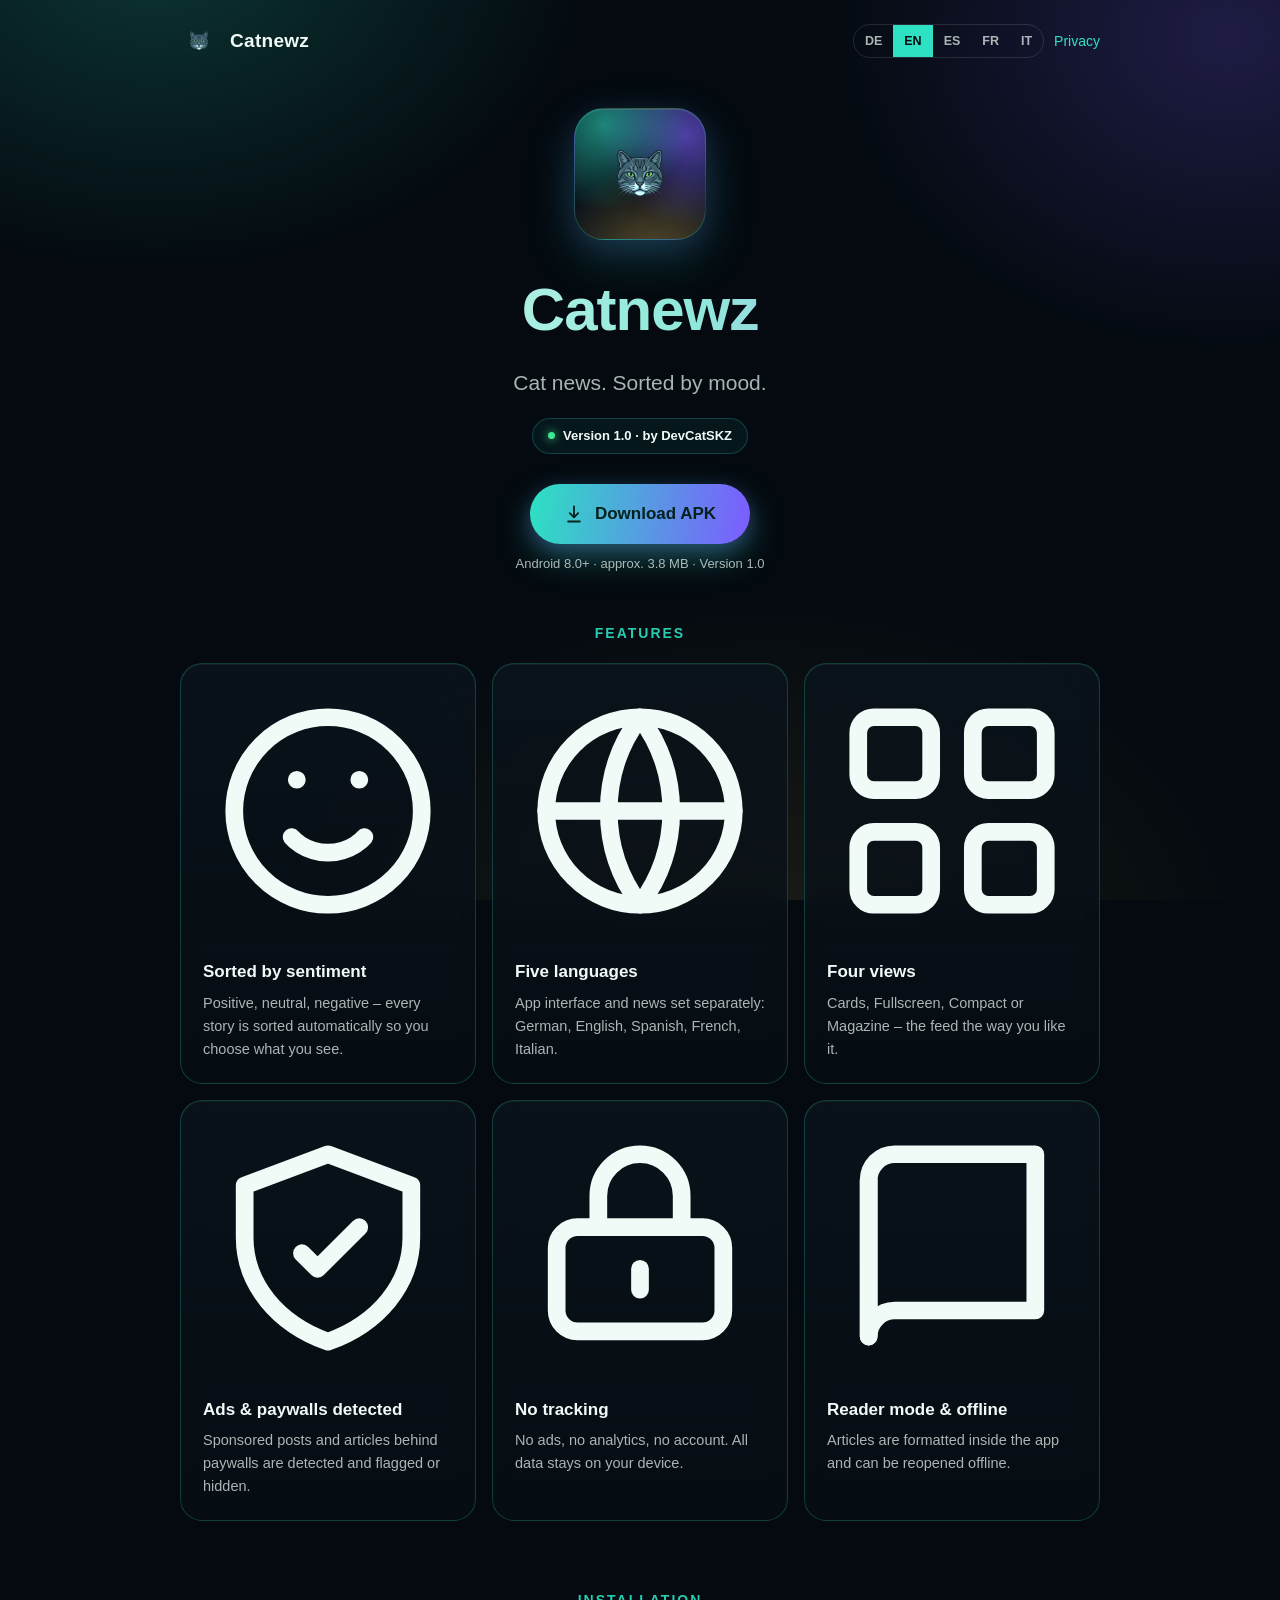
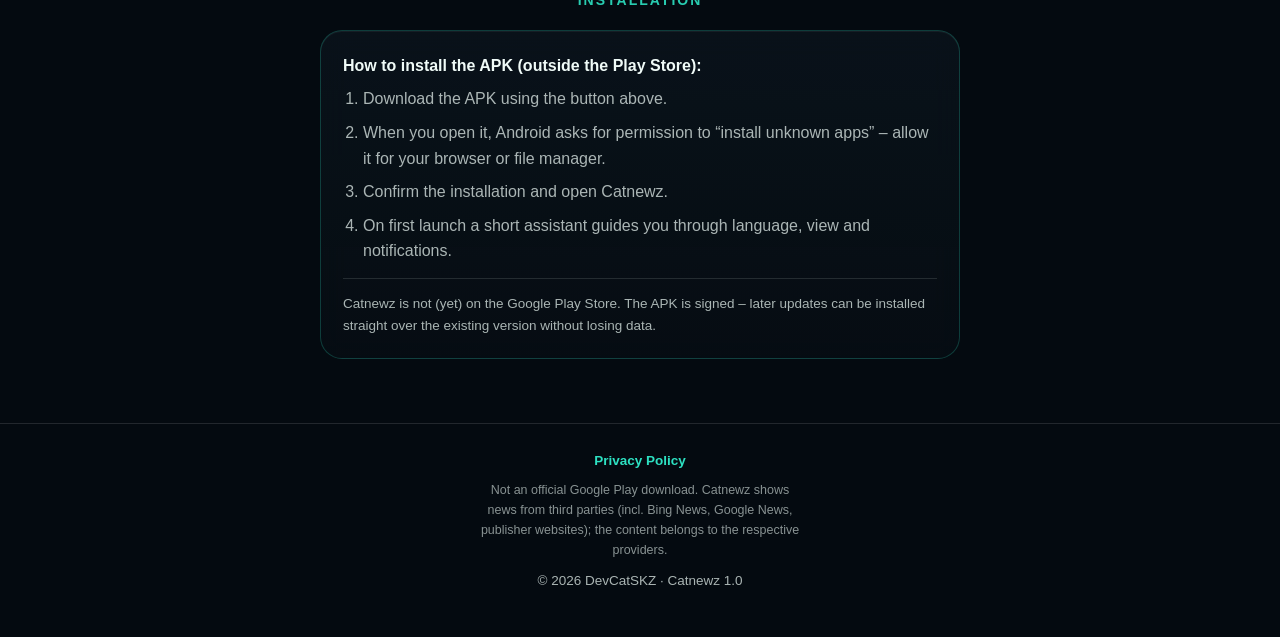
==== index.html @ 1b4dda44 "Vorschaubild (og:image) quadratisch (1200x1200), zentriert Messenger zeigen die Link-Vorschau oft al" ====
<!doctype html>
<html lang="de" data-lang="de">
<head>
<meta charset="utf-8">
<meta name="viewport" content="width=device-width, initial-scale=1">
<title>Catnewz – Katzen-Nachrichten, positiv sortiert</title>
<meta name="description" content="Catnewz: Katzen-Nachrichten, automatisch nach Stimmung sortiert. Fünf Sprachen, vier Ansichten, kein Tracking. APK-Download.">
<meta name="theme-color" content="#040A10">
<link rel="icon" href="assets/cat.png">
<meta property="og:url" content="https://devcatskz.github.io/Catnewz/">
<meta property="og:title" content="Catnewz – Katzen-Nachrichten, positiv sortiert">
<meta property="og:description" content="Automatisch nach Stimmung sortiert · 5 Sprachen · 4 Ansichten · kein Tracking.">
<meta property="og:image" content="https://devcatskz.github.io/Catnewz/assets/og.png">
<meta property="og:image:width" content="1200">
<meta property="og:image:height" content="1200">
<meta property="og:type" content="website">
<meta name="twitter:card" content="summary_large_image">
<meta name="twitter:image" content="https://devcatskz.github.io/Catnewz/assets/og.png">
<link rel="stylesheet" href="assets/style.css">
<script type="application/json" id="tr">
{
 "de":{
  "nav_privacy":"Datenschutz",
  "tagline":"Katzen-Nachrichten. Positiv sortiert.",
  "verchip":"Version 1.0 · by DevCatSKZ",
  "download":"APK herunterladen",
  "dl_meta":"Android 8.0+ · ca. 3,8 MB · Version 1.0",
  "features_title":"Funktionen",
  "f1_t":"Nach Stimmung sortiert","f1_d":"Positiv, neutral, negativ – jede Meldung wird automatisch einsortiert, damit du selbst wählst, was du siehst.",
  "f2_t":"Fünf Sprachen","f2_d":"App-Oberfläche und Nachrichten getrennt einstellbar: Deutsch, English, Español, Français, Italiano.",
  "f3_t":"Vier Ansichten","f3_d":"Karten, Vollbild, Kompakt oder Magazin – der Feed so, wie du ihn magst.",
  "f4_t":"Werbung & Paywall erkannt","f4_d":"Gesponserte Beiträge und Artikel hinter Bezahlschranken werden erkannt und markiert oder ausgeblendet.",
  "f5_t":"Kein Tracking","f5_d":"Keine Werbung, keine Analyse, kein Konto. Alle Daten bleiben auf deinem Gerät.",
  "f6_t":"Lesemodus & Offline","f6_d":"Artikel werden in der App aufbereitet und lassen sich offline erneut öffnen.",
  "install_title":"Installation",
  "install_lead":"So installierst du die APK (außerhalb des Play Store):",
  "step1":"APK über den Button oben herunterladen.",
  "step2":"Beim Öffnen fragt Android nach der Erlaubnis „Unbekannte Apps installieren“ – für den Browser bzw. Dateimanager erlauben.",
  "step3":"Installation bestätigen und Catnewz öffnen.",
  "step4":"Beim ersten Start führt dich ein kurzer Assistent durch Sprache, Ansicht und Benachrichtigungen.",
  "install_note":"Catnewz ist (noch) nicht im Google Play Store. Die APK ist signiert – spätere Updates lassen sich direkt über die installierte Version installieren, ohne Datenverlust.",
  "foot_privacy":"Datenschutzerklärung",
  "foot_disc":"Kein offizieller Google-Play-Download. Catnewz zeigt Nachrichten von Drittanbietern (u. a. Bing News, Google News, Verlags-Websites); die Inhalte gehören den jeweiligen Anbietern."
 },
 "en":{
  "nav_privacy":"Privacy",
  "tagline":"Cat news. Sorted by mood.",
  "verchip":"Version 1.0 · by DevCatSKZ",
  "download":"Download APK",
  "dl_meta":"Android 8.0+ · approx. 3.8 MB · Version 1.0",
  "features_title":"Features",
  "f1_t":"Sorted by sentiment","f1_d":"Positive, neutral, negative – every story is sorted automatically so you choose what you see.",
  "f2_t":"Five languages","f2_d":"App interface and news set separately: German, English, Spanish, French, Italian.",
  "f3_t":"Four views","f3_d":"Cards, Fullscreen, Compact or Magazine – the feed the way you like it.",
  "f4_t":"Ads & paywalls detected","f4_d":"Sponsored posts and articles behind paywalls are detected and flagged or hidden.",
  "f5_t":"No tracking","f5_d":"No ads, no analytics, no account. All data stays on your device.",
  "f6_t":"Reader mode & offline","f6_d":"Articles are formatted inside the app and can be reopened offline.",
  "install_title":"Installation",
  "install_lead":"How to install the APK (outside the Play Store):",
  "step1":"Download the APK using the button above.",
  "step2":"When you open it, Android asks for permission to “install unknown apps” – allow it for your browser or file manager.",
  "step3":"Confirm the installation and open Catnewz.",
  "step4":"On first launch a short assistant guides you through language, view and notifications.",
  "install_note":"Catnewz is not (yet) on the Google Play Store. The APK is signed – later updates can be installed straight over the existing version without losing data.",
  "foot_privacy":"Privacy Policy",
  "foot_disc":"Not an official Google Play download. Catnewz shows news from third parties (incl. Bing News, Google News, publisher websites); the content belongs to the respective providers."
 },
 "es":{
  "nav_privacy":"Privacidad",
  "tagline":"Noticias de gatos. Ordenadas por ánimo.",
  "verchip":"Versión 1.0 · by DevCatSKZ",
  "download":"Descargar APK",
  "dl_meta":"Android 8.0+ · aprox. 3,8 MB · Versión 1.0",
  "features_title":"Funciones",
  "f1_t":"Ordenadas por sentimiento","f1_d":"Positivas, neutras, negativas: cada noticia se clasifica automáticamente para que tú elijas qué ves.",
  "f2_t":"Cinco idiomas","f2_d":"Interfaz y noticias configurables por separado: alemán, inglés, español, francés e italiano.",
  "f3_t":"Cuatro vistas","f3_d":"Tarjetas, Pantalla completa, Compacta o Revista: el feed como más te guste.",
  "f4_t":"Publicidad y muros de pago detectados","f4_d":"Los contenidos patrocinados y los artículos tras un muro de pago se detectan y se marcan u ocultan.",
  "f5_t":"Sin rastreo","f5_d":"Sin publicidad, sin analítica, sin cuenta. Todos los datos permanecen en tu dispositivo.",
  "f6_t":"Modo lectura y sin conexión","f6_d":"Los artículos se preparan dentro de la app y pueden volver a abrirse sin conexión.",
  "install_title":"Instalación",
  "install_lead":"Cómo instalar el APK (fuera de Play Store):",
  "step1":"Descarga el APK con el botón de arriba.",
  "step2":"Al abrirlo, Android pedirá permiso para «instalar aplicaciones desconocidas»: concédelo al navegador o al gestor de archivos.",
  "step3":"Confirma la instalación y abre Catnewz.",
  "step4":"En el primer inicio, un breve asistente te guía por idioma, vista y notificaciones.",
  "install_note":"Catnewz (todavía) no está en Google Play Store. El APK está firmado: las actualizaciones posteriores pueden instalarse sobre la versión existente sin perder datos.",
  "foot_privacy":"Política de privacidad",
  "foot_disc":"No es una descarga oficial de Google Play. Catnewz muestra noticias de terceros (incl. Bing News, Google News, sitios de editores); el contenido pertenece a sus respectivos proveedores."
 },
 "fr":{
  "nav_privacy":"Confidentialité",
  "tagline":"Des news de chats. Triées par humeur.",
  "verchip":"Version 1.0 · by DevCatSKZ",
  "download":"Télécharger l’APK",
  "dl_meta":"Android 8.0+ · env. 3,8 Mo · Version 1.0",
  "features_title":"Fonctions",
  "f1_t":"Triées par sentiment","f1_d":"Positives, neutres, négatives : chaque actualité est classée automatiquement pour que vous choisissiez ce que vous voyez.",
  "f2_t":"Cinq langues","f2_d":"Interface et actualités réglables séparément : allemand, anglais, espagnol, français, italien.",
  "f3_t":"Quatre affichages","f3_d":"Cartes, Plein écran, Compact ou Magazine : le fil comme vous l’aimez.",
  "f4_t":"Pubs et paywalls détectés","f4_d":"Les contenus sponsorisés et les articles derrière un paywall sont détectés puis signalés ou masqués.",
  "f5_t":"Aucun pistage","f5_d":"Pas de publicité, pas d’analyse, pas de compte. Toutes les données restent sur votre appareil.",
  "f6_t":"Mode lecture & hors ligne","f6_d":"Les articles sont mis en forme dans l’app et peuvent être rouverts hors ligne.",
  "install_title":"Installation",
  "install_lead":"Comment installer l’APK (hors Play Store) :",
  "step1":"Téléchargez l’APK via le bouton ci-dessus.",
  "step2":"À l’ouverture, Android demande l’autorisation d’« installer des applications inconnues » : accordez-la à votre navigateur ou gestionnaire de fichiers.",
  "step3":"Confirmez l’installation et ouvrez Catnewz.",
  "step4":"Au premier lancement, un court assistant vous guide pour la langue, l’affichage et les notifications.",
  "install_note":"Catnewz n’est pas (encore) sur le Google Play Store. L’APK est signé : les mises à jour ultérieures s’installent par-dessus la version existante sans perte de données.",
  "foot_privacy":"Politique de confidentialité",
  "foot_disc":"Ce n’est pas un téléchargement officiel Google Play. Catnewz affiche des actualités de tiers (dont Bing News, Google News, sites d’éditeurs) ; le contenu appartient à leurs fournisseurs respectifs."
 },
 "it":{
  "nav_privacy":"Privacy",
  "tagline":"Notizie di gatti. Ordinate per umore.",
  "verchip":"Versione 1.0 · by DevCatSKZ",
  "download":"Scarica l’APK",
  "dl_meta":"Android 8.0+ · circa 3,8 MB · Versione 1.0",
  "features_title":"Funzioni",
  "f1_t":"Ordinate per sentiment","f1_d":"Positive, neutre, negative: ogni notizia viene classificata automaticamente, così scegli tu cosa vedere.",
  "f2_t":"Cinque lingue","f2_d":"Interfaccia e notizie impostabili separatamente: tedesco, inglese, spagnolo, francese, italiano.",
  "f3_t":"Quattro viste","f3_d":"Schede, Schermo intero, Compatta o Rivista: il feed come piace a te.",
  "f4_t":"Pubblicità e paywall riconosciuti","f4_d":"I contenuti sponsorizzati e gli articoli dietro paywall vengono riconosciuti e segnalati o nascosti.",
  "f5_t":"Nessun tracciamento","f5_d":"Niente pubblicità, niente analisi, nessun account. Tutti i dati restano sul tuo dispositivo.",
  "f6_t":"Modalità lettura e offline","f6_d":"Gli articoli vengono formattati nell’app e possono essere riaperti offline.",
  "install_title":"Installazione",
  "install_lead":"Come installare l’APK (fuori dal Play Store):",
  "step1":"Scarica l’APK con il pulsante qui sopra.",
  "step2":"All’apertura, Android chiede l’autorizzazione a «installare app sconosciute»: concedila al browser o al file manager.",
  "step3":"Conferma l’installazione e apri Catnewz.",
  "step4":"Al primo avvio una breve procedura ti guida tra lingua, vista e notifiche.",
  "install_note":"Catnewz non è (ancora) sul Google Play Store. L’APK è firmato: gli aggiornamenti successivi si installano sopra la versione esistente senza perdere i dati.",
  "foot_privacy":"Informativa sulla privacy",
  "foot_disc":"Non è un download ufficiale di Google Play. Catnewz mostra notizie di terzi (tra cui Bing News, Google News, siti editoriali); i contenuti appartengono ai rispettivi fornitori."
 }
}
</script>
<script>window.TR = JSON.parse(document.getElementById("tr").textContent);</script>
</head>
<body>
<div class="wrap">
  <header class="topbar">
    <div class="brand"><img class="mark" src="assets/cat.png" alt=""> Catnewz</div>
    <nav class="nav">
      <div class="langswitch" role="group" aria-label="Sprache / Language">
        <button data-set-lang="de">DE</button><button data-set-lang="en">EN</button><button data-set-lang="es">ES</button><button data-set-lang="fr">FR</button><button data-set-lang="it">IT</button>
      </div>
      <a href="privacy.html" data-i18n="nav_privacy">Datenschutz</a>
    </nav>
  </header>

  <section class="hero">
    <div class="appicon" style="margin:0 auto"><img src="assets/cat.png" alt="Catnewz"></div>
    <h1>Catnewz</h1>
    <p class="tagline" data-i18n="tagline">Katzen-Nachrichten. Positiv sortiert.</p>
    <div><span class="verchip"><span class="dot"></span><span data-i18n="verchip">Version 1.0 · by DevCatSKZ</span></span></div>
    <div class="cta-row">
      <a class="btn" href="catnewz-1.0.apk" download>
        <svg viewBox="0 0 24 24" fill="none" stroke="currentColor" stroke-width="2.2" stroke-linecap="round" stroke-linejoin="round"><path d="M12 3v12"/><path d="m7 11 5 5 5-5"/><path d="M5 21h14"/></svg>
        <span data-i18n="download">APK herunterladen</span>
      </a>
      <span class="dl-meta" data-i18n="dl_meta">Android 8.0+ · ca. 3,8 MB · Version 1.0</span>
    </div>
  </section>

  <section>
    <div class="section-title" data-i18n="features_title">Funktionen</div>
    <div class="features">
      <div class="card feature">
        <span class="ic"><svg viewBox="0 0 24 24" fill="none" stroke="currentColor" stroke-width="1.7" stroke-linecap="round" stroke-linejoin="round"><circle cx="12" cy="12" r="9"/><path d="M8.5 14.5s1.2 1.5 3.5 1.5 3.5-1.5 3.5-1.5"/><path d="M9 9h.01M15 9h.01"/></svg></span>
        <h3 data-i18n="f1_t">Nach Stimmung sortiert</h3>
        <p data-i18n="f1_d"></p>
      </div>
      <div class="card feature">
        <span class="ic"><svg viewBox="0 0 24 24" fill="none" stroke="currentColor" stroke-width="1.7" stroke-linecap="round" stroke-linejoin="round"><circle cx="12" cy="12" r="9"/><path d="M3 12h18"/><path d="M12 3a15 15 0 0 1 0 18 15 15 0 0 1 0-18Z"/></svg></span>
        <h3 data-i18n="f2_t">Fünf Sprachen</h3>
        <p data-i18n="f2_d"></p>
      </div>
      <div class="card feature">
        <span class="ic"><svg viewBox="0 0 24 24" fill="none" stroke="currentColor" stroke-width="1.7" stroke-linecap="round" stroke-linejoin="round"><rect x="3" y="3" width="7" height="7" rx="1.5"/><rect x="14" y="3" width="7" height="7" rx="1.5"/><rect x="3" y="14" width="7" height="7" rx="1.5"/><rect x="14" y="14" width="7" height="7" rx="1.5"/></svg></span>
        <h3 data-i18n="f3_t">Vier Ansichten</h3>
        <p data-i18n="f3_d"></p>
      </div>
      <div class="card feature">
        <span class="ic"><svg viewBox="0 0 24 24" fill="none" stroke="currentColor" stroke-width="1.7" stroke-linecap="round" stroke-linejoin="round"><path d="M12 3 4 6v5c0 4.5 3.2 8.3 8 10 4.8-1.7 8-5.5 8-10V6l-8-3Z"/><path d="M9.5 12.5 11 14l4-4"/></svg></span>
        <h3 data-i18n="f4_t">Werbung & Paywall erkannt</h3>
        <p data-i18n="f4_d"></p>
      </div>
      <div class="card feature">
        <span class="ic"><svg viewBox="0 0 24 24" fill="none" stroke="currentColor" stroke-width="1.7" stroke-linecap="round" stroke-linejoin="round"><rect x="4" y="10" width="16" height="10" rx="2"/><path d="M8 10V7a4 4 0 0 1 8 0v3"/><path d="M12 14v2"/></svg></span>
        <h3 data-i18n="f5_t">Kein Tracking</h3>
        <p data-i18n="f5_d"></p>
      </div>
      <div class="card feature">
        <span class="ic"><svg viewBox="0 0 24 24" fill="none" stroke="currentColor" stroke-width="1.7" stroke-linecap="round" stroke-linejoin="round"><path d="M4 5.5A2.5 2.5 0 0 1 6.5 3H20v15H6.5A2.5 2.5 0 0 0 4 20.5Z"/><path d="M4 5.5V20.5"/></svg></span>
        <h3 data-i18n="f6_t">Lesemodus & Offline</h3>
        <p data-i18n="f6_d"></p>
      </div>
    </div>
  </section>

  <section>
    <div class="section-title" data-i18n="install_title">Installation</div>
    <div class="card steps">
      <p class="lead" data-i18n="install_lead" style="font-weight:700;color:var(--text)">So installierst du die APK:</p>
      <ol>
        <li data-i18n="step1"></li>
        <li data-i18n="step2"></li>
        <li data-i18n="step3"></li>
        <li data-i18n="step4"></li>
      </ol>
      <p class="note" data-i18n="install_note"></p>
    </div>
  </section>
</div>

<footer>
  <div class="wrap">
    <a href="privacy.html" data-i18n="foot_privacy">Datenschutzerklärung</a>
    <p class="disc" data-i18n="foot_disc"></p>
    <p style="margin-top:10px">© 2026 DevCatSKZ · Catnewz 1.0</p>
  </div>
</footer>

<script src="assets/i18n.js"></script>
</body>
</html>
---- assets/style.css ----
/* Catnewz – Prisma (Holo-Glas) · by DevCatSKZ
   Palette gespiegelt aus der App (PrismaColors.kt) */
:root{
  --bg:#040A10;
  --surface:#0B141C;
  --accent:#2DE1C2;      /* Teal-Mint */
  --violet:#7C5CFF;      /* Elektro-Violett */
  --gold:#FFC24B;
  --success:#3EE68F;
  --error:#FF6B7A;
  --text:#F0FBF8;
  --muted:rgba(234,247,243,.72);
  --hairline:rgba(255,255,255,.12);
  --glass-border:rgba(48,230,200,.22);
  --glass-tint:rgba(62,230,208,.06);
  --radius:22px;
}

*{box-sizing:border-box;margin:0;padding:0}
html{scroll-behavior:smooth}
body{
  font-family:-apple-system,BlinkMacSystemFont,"Segoe UI",Roboto,Helvetica,Arial,sans-serif;
  color:var(--text);
  background:var(--bg);
  line-height:1.6;
  -webkit-font-smoothing:antialiased;
  min-height:100vh;
  overflow-x:hidden;
  position:relative;
}
/* Aurora-Hintergrund */
body::before{
  content:"";
  position:fixed;inset:0;z-index:-1;
  background:
    radial-gradient(46rem 34rem at 12% -6%, rgba(45,225,194,.20), transparent 60%),
    radial-gradient(40rem 32rem at 96% 4%, rgba(124,92,255,.22), transparent 62%),
    radial-gradient(52rem 40rem at 60% 108%, rgba(255,194,75,.10), transparent 60%),
    var(--bg);
}

/* Sprach-Umschaltung (Text wird per i18n-Skript gesetzt) */

a{color:var(--accent);text-decoration:none}
a:hover{text-decoration:underline}

.wrap{max-width:960px;margin:0 auto;padding:0 20px}

/* Kopfzeile */
.topbar{
  display:flex;align-items:center;justify-content:space-between;gap:16px;
  padding:22px 0;
}
.brand{display:flex;align-items:center;gap:12px;font-weight:800;font-size:19px;letter-spacing:.3px}
.brand .mark{width:38px;height:38px;border-radius:11px;flex:0 0 auto}
.nav{display:flex;align-items:center;gap:10px;font-size:14px}
.langswitch{display:inline-flex;flex-wrap:wrap;border:1px solid var(--hairline);border-radius:999px;overflow:hidden}
.langswitch button{
  background:transparent;border:0;color:var(--muted);
  font:inherit;font-size:12.5px;font-weight:700;padding:6px 11px;cursor:pointer;
  transition:background .12s ease,color .12s ease;
}
.langswitch button:hover{color:var(--text)}
.langswitch button.active{color:var(--bg);background:var(--accent)}

/* Datenschutz: pro Sprache ein Block, nur der aktive ist sichtbar */
[data-lang-block]{display:none}
html[data-lang="de"] [data-lang-block="de"],
html[data-lang="en"] [data-lang-block="en"],
html[data-lang="es"] [data-lang-block="es"],
html[data-lang="fr"] [data-lang-block="fr"],
html[data-lang="it"] [data-lang-block="it"]{display:block}

/* Icon-Kachel (wie App-Launcher) */
.appicon{
  width:132px;height:132px;border-radius:30px;position:relative;
  background:
    radial-gradient(120% 120% at 22% 12%, rgba(45,225,194,.55), transparent 55%),
    radial-gradient(120% 120% at 86% 20%, rgba(124,92,255,.60), transparent 58%),
    radial-gradient(130% 130% at 60% 120%, rgba(255,194,75,.35), transparent 60%),
    #071019;
  border:1px solid var(--glass-border);
  box-shadow:0 18px 50px rgba(45,225,194,.18),0 8px 30px rgba(124,92,255,.18),
             inset 0 1px 0 rgba(255,255,255,.10);
  display:grid;place-items:center;
}
.appicon img{width:96px;height:96px;filter:drop-shadow(0 6px 14px rgba(0,0,0,.45))}

/* Hero */
.hero{text-align:center;padding:26px 0 8px}
.hero h1{font-size:clamp(38px,7vw,60px);font-weight:900;letter-spacing:-1px;margin:22px 0 8px;
  background:linear-gradient(96deg,#EAFBF6,#8FE9DA 55%,#B7A6FF);
  -webkit-background-clip:text;background-clip:text;-webkit-text-fill-color:transparent}
.hero .tagline{font-size:clamp(17px,3.4vw,21px);color:var(--muted);max-width:34ch;margin:0 auto}
.verchip{
  display:inline-flex;align-items:center;gap:8px;margin-top:18px;
  padding:7px 15px;border-radius:999px;font-size:13px;font-weight:700;color:var(--text);
  background:var(--glass-tint);border:1px solid var(--glass-border);
}
.verchip .dot{width:7px;height:7px;border-radius:50%;background:var(--success);
  box-shadow:0 0 10px var(--success)}

/* Buttons */
.cta-row{display:flex;flex-direction:column;align-items:center;gap:10px;margin:30px 0 6px}
.btn{
  display:inline-flex;align-items:center;justify-content:center;gap:11px;
  font:inherit;font-weight:800;font-size:17px;color:#04211C;
  padding:16px 34px;border-radius:999px;border:0;cursor:pointer;
  background:linear-gradient(96deg,var(--accent),var(--violet));
  box-shadow:0 14px 34px rgba(45,225,194,.30),0 6px 18px rgba(124,92,255,.28);
  transition:transform .15s ease,box-shadow .15s ease;
}
.btn:hover{transform:translateY(-2px);text-decoration:none;
  box-shadow:0 20px 44px rgba(45,225,194,.40),0 8px 22px rgba(124,92,255,.34)}
.btn svg{width:20px;height:20px}
.dl-meta{font-size:13px;color:var(--muted)}

/* Glas-Karten */
.card{
  background:linear-gradient(180deg,rgba(11,20,28,.82),rgba(7,14,20,.72));
  border:1px solid var(--glass-border);border-radius:var(--radius);
  padding:22px;backdrop-filter:blur(14px);-webkit-backdrop-filter:blur(14px);
  box-shadow:inset 0 1px 0 rgba(255,255,255,.05);
}
section{padding:34px 0}
.section-title{font-size:14px;font-weight:800;letter-spacing:2px;text-transform:uppercase;
  color:var(--accent);margin-bottom:18px;text-align:center;opacity:.9}

.features{display:grid;grid-template-columns:repeat(auto-fit,minmax(220px,1fr));gap:16px}
.feature .ic{font-size:26px;margin-bottom:10px;display:block}
.feature h3{font-size:17px;font-weight:800;margin-bottom:6px}
.feature p{font-size:14.5px;color:var(--muted)}

/* Installations-Karte */
.steps{max-width:640px;margin:0 auto}
.steps ol{margin:6px 0 0;padding-left:20px}
.steps li{margin:8px 0;color:var(--muted)}
.steps li b{color:var(--text)}
.note{font-size:13.5px;color:var(--muted);margin-top:14px;
  border-top:1px solid var(--hairline);padding-top:14px}

/* Datenschutz-Text */
.legal h2{font-size:20px;font-weight:800;margin:26px 0 8px;color:var(--text)}
.legal h1{font-size:clamp(28px,5vw,40px);font-weight:900;margin-bottom:6px}
.legal p,.legal li{color:var(--muted);font-size:15.5px}
.legal ul{margin:8px 0 8px 20px}
.legal .lead{font-size:17px;color:var(--text)}
.legal .updated{font-size:13px;color:var(--muted);margin-top:4px}
.backlink{display:inline-flex;align-items:center;gap:6px;font-weight:700;font-size:14px;margin-top:8px}

/* Fuß */
footer{border-top:1px solid var(--hairline);margin-top:30px;padding:26px 0 46px;
  text-align:center;color:var(--muted);font-size:13.5px}
footer a{font-weight:700}
footer .disc{margin-top:8px;opacity:.8;font-size:12.5px;max-width:46ch;margin-left:auto;margin-right:auto}

@media(max-width:520px){
  .topbar{flex-wrap:wrap}
  .btn{width:100%}
}
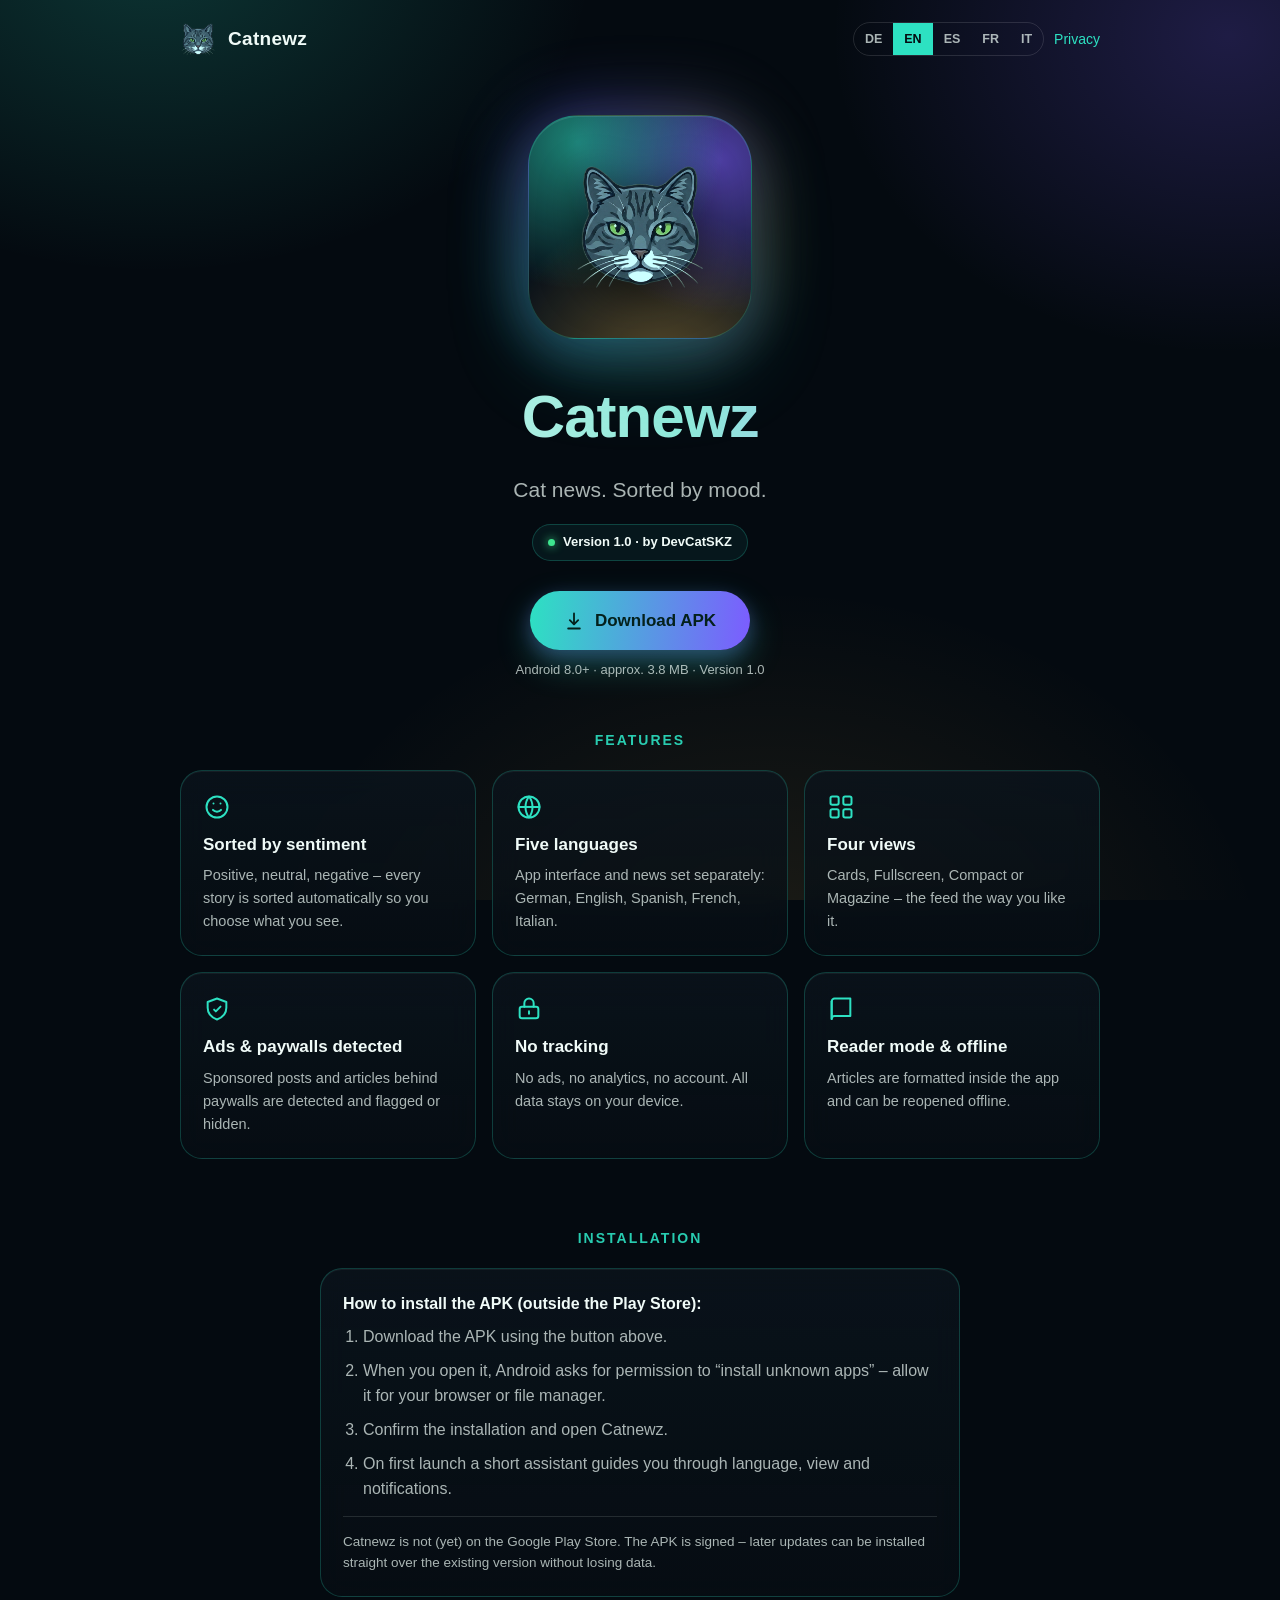
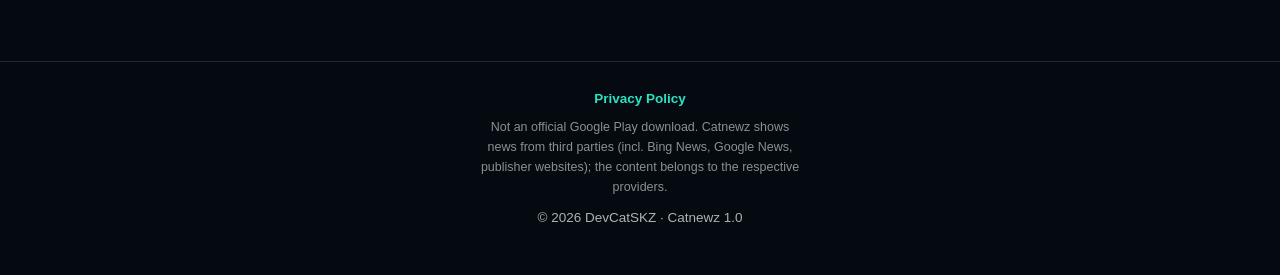
==== commit 79f7871e: "Landing-Page: App-Icon größer und schärfer dargestellt - Hero-Kachel responsiv 132px -> clamp(176px," ====
--- a/index.html
+++ b/index.html
@@ -6,7 +6,8 @@
 <title>Catnewz – Katzen-Nachrichten, positiv sortiert</title>
 <meta name="description" content="Catnewz: Katzen-Nachrichten, automatisch nach Stimmung sortiert. Fünf Sprachen, vier Ansichten, kein Tracking. APK-Download.">
 <meta name="theme-color" content="#040A10">
-<link rel="icon" href="assets/cat.png">
+<link rel="icon" type="image/png" href="assets/cat-hd.png">
+<link rel="apple-touch-icon" href="assets/cat.png">
 <meta property="og:url" content="https://devcatskz.github.io/Catnewz/">
 <meta property="og:title" content="Catnewz – Katzen-Nachrichten, positiv sortiert">
 <meta property="og:description" content="Automatisch nach Stimmung sortiert · 5 Sprachen · 4 Ansichten · kein Tracking.">
@@ -141,7 +142,7 @@
 <body>
 <div class="wrap">
   <header class="topbar">
-    <div class="brand"><img class="mark" src="assets/cat.png" alt=""> Catnewz</div>
+    <div class="brand"><img class="mark" src="assets/cat-hd.png" width="523" height="507" alt=""> Catnewz</div>
     <nav class="nav">
       <div class="langswitch" role="group" aria-label="Sprache / Language">
         <button data-set-lang="de">DE</button><button data-set-lang="en">EN</button><button data-set-lang="es">ES</button><button data-set-lang="fr">FR</button><button data-set-lang="it">IT</button>
@@ -151,7 +152,7 @@
   </header>
 
   <section class="hero">
-    <div class="appicon" style="margin:0 auto"><img src="assets/cat.png" alt="Catnewz"></div>
+    <div class="appicon"><img src="assets/cat-hd.png" width="523" height="507" alt="Catnewz"></div>
     <h1>Catnewz</h1>
     <p class="tagline" data-i18n="tagline">Katzen-Nachrichten. Positiv sortiert.</p>
     <div><span class="verchip"><span class="dot"></span><span data-i18n="verchip">Version 1.0 · by DevCatSKZ</span></span></div>
--- a/assets/style.css
+++ b/assets/style.css
@@ -52,7 +52,7 @@
   padding:22px 0;
 }
 .brand{display:flex;align-items:center;gap:12px;font-weight:800;font-size:19px;letter-spacing:.3px}
-.brand .mark{width:38px;height:38px;border-radius:11px;flex:0 0 auto}
+.brand .mark{width:36px;height:auto;flex:0 0 auto}
 .nav{display:flex;align-items:center;gap:10px;font-size:14px}
 .langswitch{display:inline-flex;flex-wrap:wrap;border:1px solid var(--hairline);border-radius:999px;overflow:hidden}
 .langswitch button{
@@ -71,24 +71,35 @@
 html[data-lang="fr"] [data-lang-block="fr"],
 html[data-lang="it"] [data-lang-block="it"]{display:block}
 
-/* Icon-Kachel (wie App-Launcher) */
+/* Icon-Kachel (wie App-Launcher) – skaliert über --size (Radius/Schatten wachsen proportional mit).
+   Katze = unverändertes Original-Artwork der App (cat-hd.png = res/drawable-nodpi/logo_cat.png, 523×507). */
 .appicon{
-  width:132px;height:132px;border-radius:30px;position:relative;
+  --size:132px;
+  width:var(--size);height:var(--size);border-radius:22.7%;position:relative;
   background:
     radial-gradient(120% 120% at 22% 12%, rgba(45,225,194,.55), transparent 55%),
     radial-gradient(120% 120% at 86% 20%, rgba(124,92,255,.60), transparent 58%),
     radial-gradient(130% 130% at 60% 120%, rgba(255,194,75,.35), transparent 60%),
     #071019;
   border:1px solid var(--glass-border);
-  box-shadow:0 18px 50px rgba(45,225,194,.18),0 8px 30px rgba(124,92,255,.18),
+  box-shadow:0 calc(var(--size)*.13) calc(var(--size)*.38) rgba(45,225,194,.18),
+             0 calc(var(--size)*.06) calc(var(--size)*.23) rgba(124,92,255,.18),
              inset 0 1px 0 rgba(255,255,255,.10);
   display:grid;place-items:center;
 }
-.appicon img{width:96px;height:96px;filter:drop-shadow(0 6px 14px rgba(0,0,0,.45))}
+.appicon img{width:62%;height:auto;
+  filter:drop-shadow(0 calc(var(--size)*.045) calc(var(--size)*.1) rgba(0,0,0,.45))}
 
 /* Hero */
-.hero{text-align:center;padding:26px 0 8px}
-.hero h1{font-size:clamp(38px,7vw,60px);font-weight:900;letter-spacing:-1px;margin:22px 0 8px;
+.hero{text-align:center;padding:26px 0 8px;isolation:isolate}
+.hero .appicon{--size:clamp(176px,12vw + 132px,224px);margin:10px auto 0}
+/* weicher Prisma-Halo hinter der Kachel (Teal → Violett → Gold), Icon selbst unverändert */
+.hero .appicon::before{
+  content:"";position:absolute;inset:-7%;z-index:-1;border-radius:32%;
+  background:conic-gradient(from 210deg,rgba(45,225,194,.6),rgba(124,92,255,.6),rgba(255,194,75,.4),rgba(45,225,194,.6));
+  filter:blur(calc(var(--size)*.14));opacity:.5;pointer-events:none;
+}
+.hero h1{font-size:clamp(38px,7vw,60px);font-weight:900;letter-spacing:-1px;margin:30px 0 8px;
   background:linear-gradient(96deg,#EAFBF6,#8FE9DA 55%,#B7A6FF);
   -webkit-background-clip:text;background-clip:text;-webkit-text-fill-color:transparent}
 .hero .tagline{font-size:clamp(17px,3.4vw,21px);color:var(--muted);max-width:34ch;margin:0 auto}
@@ -128,6 +139,7 @@
 
 .features{display:grid;grid-template-columns:repeat(auto-fit,minmax(220px,1fr));gap:16px}
 .feature .ic{font-size:26px;margin-bottom:10px;display:block}
+.feature .ic svg{display:block;width:28px;height:28px;color:var(--accent)}
 .feature h3{font-size:17px;font-weight:800;margin-bottom:6px}
 .feature p{font-size:14.5px;color:var(--muted)}
 
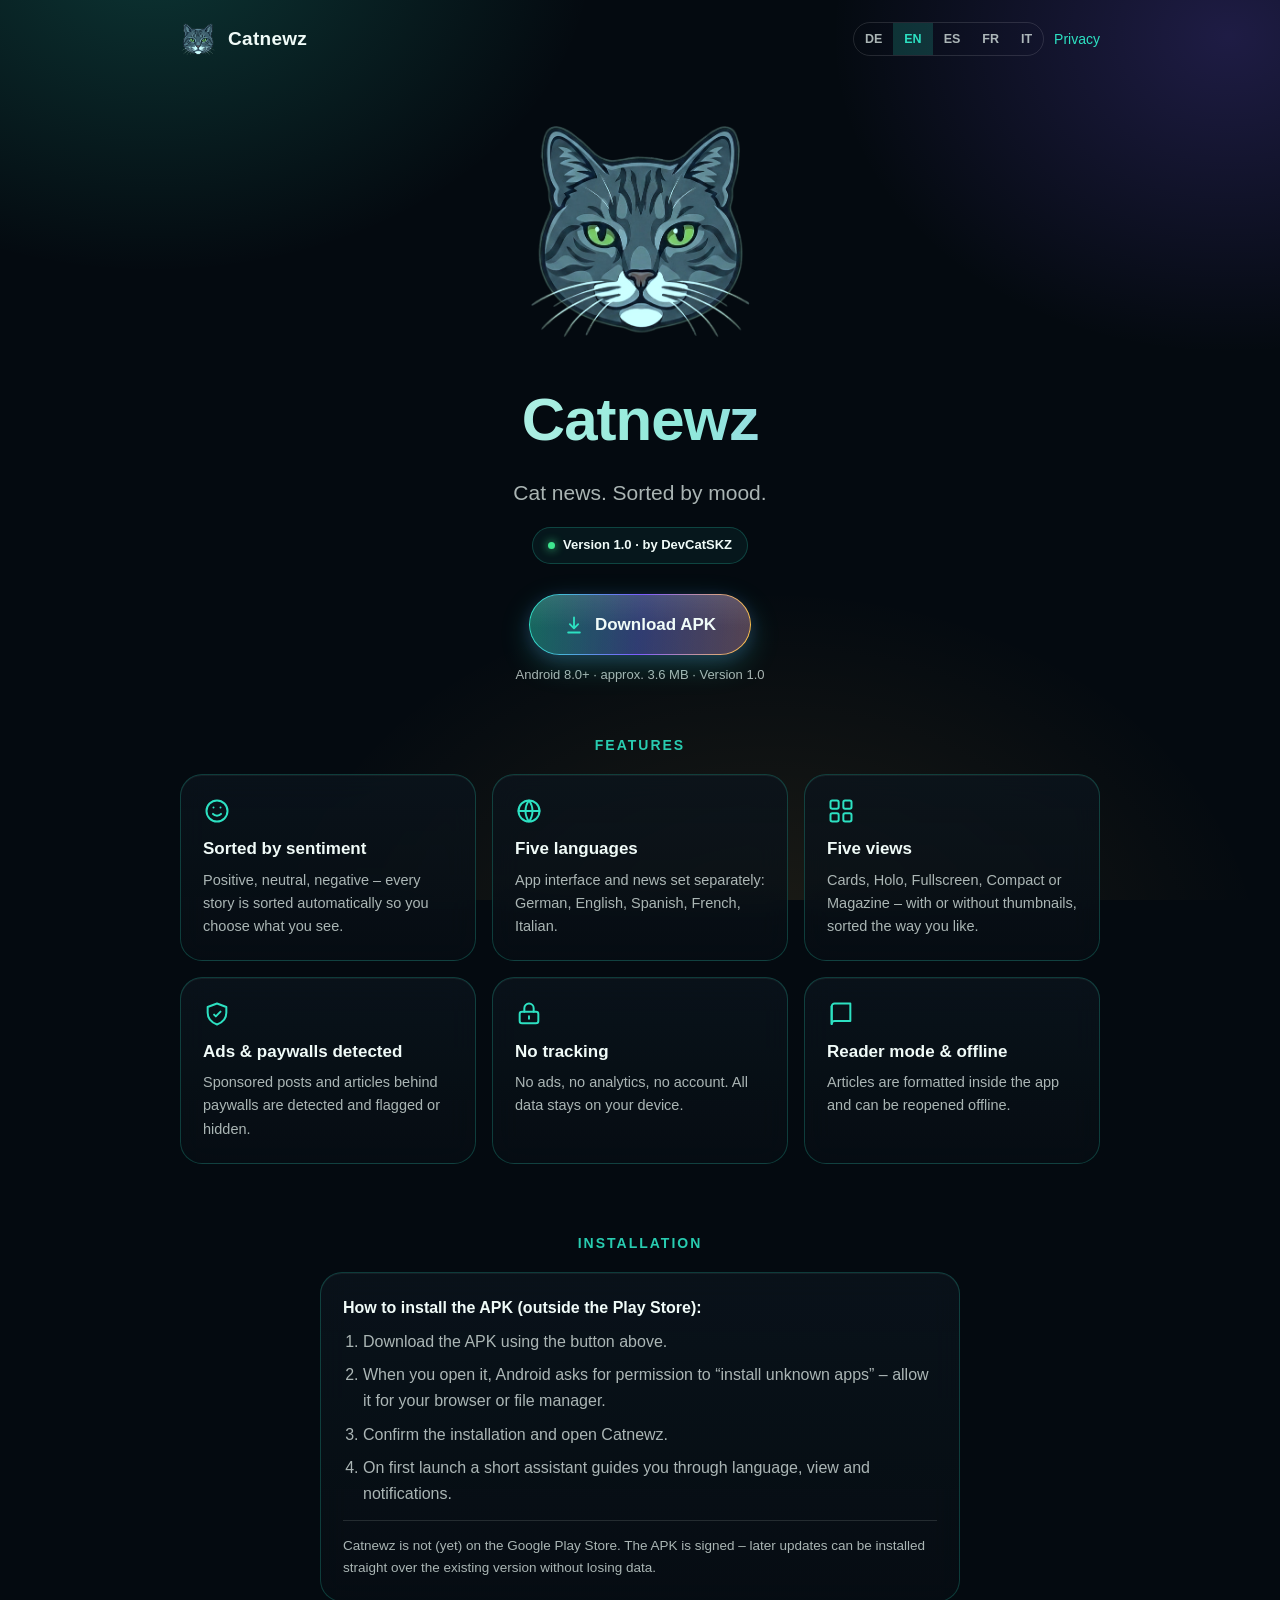
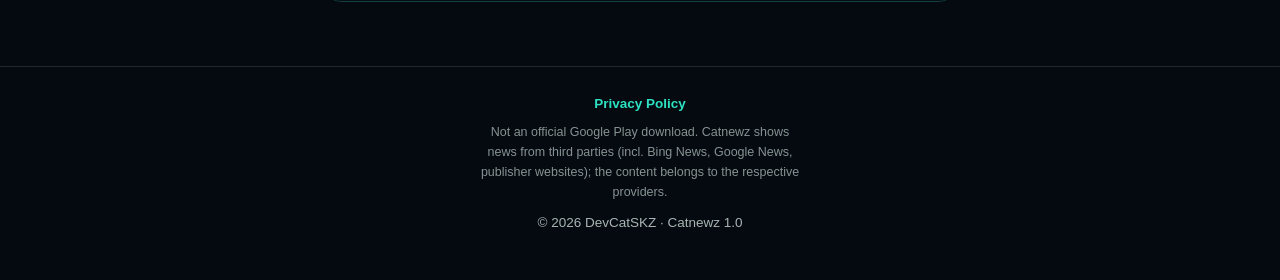
==== commit a174f36c: "Catnewz v14 (versionCode 14): neue APK, fünf Ansichten inkl. Holo, Datenschutz um Netzwerkstatus erg" ====
--- a/index.html
+++ b/index.html
@@ -4,13 +4,13 @@
 <meta charset="utf-8">
 <meta name="viewport" content="width=device-width, initial-scale=1">
 <title>Catnewz – Katzen-Nachrichten, positiv sortiert</title>
-<meta name="description" content="Catnewz: Katzen-Nachrichten, automatisch nach Stimmung sortiert. Fünf Sprachen, vier Ansichten, kein Tracking. APK-Download.">
+<meta name="description" content="Catnewz: Katzen-Nachrichten, automatisch nach Stimmung sortiert. Fünf Sprachen, fünf Ansichten, kein Tracking. APK-Download.">
 <meta name="theme-color" content="#040A10">
 <link rel="icon" type="image/png" href="assets/cat-hd.png">
 <link rel="apple-touch-icon" href="assets/cat.png">
 <meta property="og:url" content="https://devcatskz.github.io/Catnewz/">
 <meta property="og:title" content="Catnewz – Katzen-Nachrichten, positiv sortiert">
-<meta property="og:description" content="Automatisch nach Stimmung sortiert · 5 Sprachen · 4 Ansichten · kein Tracking.">
+<meta property="og:description" content="Automatisch nach Stimmung sortiert · 5 Sprachen · 5 Ansichten · kein Tracking.">
 <meta property="og:image" content="https://devcatskz.github.io/Catnewz/assets/og.png">
 <meta property="og:image:width" content="1200">
 <meta property="og:image:height" content="1200">
@@ -25,11 +25,11 @@
   "tagline":"Katzen-Nachrichten. Positiv sortiert.",
   "verchip":"Version 1.0 · by DevCatSKZ",
   "download":"APK herunterladen",
-  "dl_meta":"Android 8.0+ · ca. 3,8 MB · Version 1.0",
+  "dl_meta":"Android 8.0+ · ca. 3,6 MB · Version 1.0",
   "features_title":"Funktionen",
   "f1_t":"Nach Stimmung sortiert","f1_d":"Positiv, neutral, negativ – jede Meldung wird automatisch einsortiert, damit du selbst wählst, was du siehst.",
   "f2_t":"Fünf Sprachen","f2_d":"App-Oberfläche und Nachrichten getrennt einstellbar: Deutsch, English, Español, Français, Italiano.",
-  "f3_t":"Vier Ansichten","f3_d":"Karten, Vollbild, Kompakt oder Magazin – der Feed so, wie du ihn magst.",
+  "f3_t":"Fünf Ansichten","f3_d":"Karten, Holo, Vollbild, Kompakt oder Magazin – mit oder ohne Vorschaubilder, sortiert, wie du willst.",
   "f4_t":"Werbung & Paywall erkannt","f4_d":"Gesponserte Beiträge und Artikel hinter Bezahlschranken werden erkannt und markiert oder ausgeblendet.",
   "f5_t":"Kein Tracking","f5_d":"Keine Werbung, keine Analyse, kein Konto. Alle Daten bleiben auf deinem Gerät.",
   "f6_t":"Lesemodus & Offline","f6_d":"Artikel werden in der App aufbereitet und lassen sich offline erneut öffnen.",
@@ -48,11 +48,11 @@
   "tagline":"Cat news. Sorted by mood.",
   "verchip":"Version 1.0 · by DevCatSKZ",
   "download":"Download APK",
-  "dl_meta":"Android 8.0+ · approx. 3.8 MB · Version 1.0",
+  "dl_meta":"Android 8.0+ · approx. 3.6 MB · Version 1.0",
   "features_title":"Features",
   "f1_t":"Sorted by sentiment","f1_d":"Positive, neutral, negative – every story is sorted automatically so you choose what you see.",
   "f2_t":"Five languages","f2_d":"App interface and news set separately: German, English, Spanish, French, Italian.",
-  "f3_t":"Four views","f3_d":"Cards, Fullscreen, Compact or Magazine – the feed the way you like it.",
+  "f3_t":"Five views","f3_d":"Cards, Holo, Fullscreen, Compact or Magazine – with or without thumbnails, sorted the way you like.",
   "f4_t":"Ads & paywalls detected","f4_d":"Sponsored posts and articles behind paywalls are detected and flagged or hidden.",
   "f5_t":"No tracking","f5_d":"No ads, no analytics, no account. All data stays on your device.",
   "f6_t":"Reader mode & offline","f6_d":"Articles are formatted inside the app and can be reopened offline.",
@@ -71,11 +71,11 @@
   "tagline":"Noticias de gatos. Ordenadas por ánimo.",
   "verchip":"Versión 1.0 · by DevCatSKZ",
   "download":"Descargar APK",
-  "dl_meta":"Android 8.0+ · aprox. 3,8 MB · Versión 1.0",
+  "dl_meta":"Android 8.0+ · aprox. 3,6 MB · Versión 1.0",
   "features_title":"Funciones",
   "f1_t":"Ordenadas por sentimiento","f1_d":"Positivas, neutras, negativas: cada noticia se clasifica automáticamente para que tú elijas qué ves.",
   "f2_t":"Cinco idiomas","f2_d":"Interfaz y noticias configurables por separado: alemán, inglés, español, francés e italiano.",
-  "f3_t":"Cuatro vistas","f3_d":"Tarjetas, Pantalla completa, Compacta o Revista: el feed como más te guste.",
+  "f3_t":"Cinco vistas","f3_d":"Tarjetas, Holo, Pantalla completa, Compacta o Revista: con o sin miniaturas, ordenado como prefieras.",
   "f4_t":"Publicidad y muros de pago detectados","f4_d":"Los contenidos patrocinados y los artículos tras un muro de pago se detectan y se marcan u ocultan.",
   "f5_t":"Sin rastreo","f5_d":"Sin publicidad, sin analítica, sin cuenta. Todos los datos permanecen en tu dispositivo.",
   "f6_t":"Modo lectura y sin conexión","f6_d":"Los artículos se preparan dentro de la app y pueden volver a abrirse sin conexión.",
@@ -94,11 +94,11 @@
   "tagline":"Des news de chats. Triées par humeur.",
   "verchip":"Version 1.0 · by DevCatSKZ",
   "download":"Télécharger l’APK",
-  "dl_meta":"Android 8.0+ · env. 3,8 Mo · Version 1.0",
+  "dl_meta":"Android 8.0+ · env. 3,6 Mo · Version 1.0",
   "features_title":"Fonctions",
   "f1_t":"Triées par sentiment","f1_d":"Positives, neutres, négatives : chaque actualité est classée automatiquement pour que vous choisissiez ce que vous voyez.",
   "f2_t":"Cinq langues","f2_d":"Interface et actualités réglables séparément : allemand, anglais, espagnol, français, italien.",
-  "f3_t":"Quatre affichages","f3_d":"Cartes, Plein écran, Compact ou Magazine : le fil comme vous l’aimez.",
+  "f3_t":"Cinq affichages","f3_d":"Cartes, Holo, Plein écran, Compact ou Magazine : avec ou sans vignettes, trié comme vous l’aimez.",
   "f4_t":"Pubs et paywalls détectés","f4_d":"Les contenus sponsorisés et les articles derrière un paywall sont détectés puis signalés ou masqués.",
   "f5_t":"Aucun pistage","f5_d":"Pas de publicité, pas d’analyse, pas de compte. Toutes les données restent sur votre appareil.",
   "f6_t":"Mode lecture & hors ligne","f6_d":"Les articles sont mis en forme dans l’app et peuvent être rouverts hors ligne.",
@@ -117,11 +117,11 @@
   "tagline":"Notizie di gatti. Ordinate per umore.",
   "verchip":"Versione 1.0 · by DevCatSKZ",
   "download":"Scarica l’APK",
-  "dl_meta":"Android 8.0+ · circa 3,8 MB · Versione 1.0",
+  "dl_meta":"Android 8.0+ · circa 3,6 MB · Versione 1.0",
   "features_title":"Funzioni",
   "f1_t":"Ordinate per sentiment","f1_d":"Positive, neutre, negative: ogni notizia viene classificata automaticamente, così scegli tu cosa vedere.",
   "f2_t":"Cinque lingue","f2_d":"Interfaccia e notizie impostabili separatamente: tedesco, inglese, spagnolo, francese, italiano.",
-  "f3_t":"Quattro viste","f3_d":"Schede, Schermo intero, Compatta o Rivista: il feed come piace a te.",
+  "f3_t":"Cinque viste","f3_d":"Schede, Holo, Schermo intero, Compatta o Rivista: con o senza anteprime, ordinate come preferisci.",
   "f4_t":"Pubblicità e paywall riconosciuti","f4_d":"I contenuti sponsorizzati e gli articoli dietro paywall vengono riconosciuti e segnalati o nascosti.",
   "f5_t":"Nessun tracciamento","f5_d":"Niente pubblicità, niente analisi, nessun account. Tutti i dati restano sul tuo dispositivo.",
   "f6_t":"Modalità lettura e offline","f6_d":"Gli articoli vengono formattati nell’app e possono essere riaperti offline.",
@@ -161,7 +161,7 @@
         <svg viewBox="0 0 24 24" fill="none" stroke="currentColor" stroke-width="2.2" stroke-linecap="round" stroke-linejoin="round"><path d="M12 3v12"/><path d="m7 11 5 5 5-5"/><path d="M5 21h14"/></svg>
         <span data-i18n="download">APK herunterladen</span>
       </a>
-      <span class="dl-meta" data-i18n="dl_meta">Android 8.0+ · ca. 3,8 MB · Version 1.0</span>
+      <span class="dl-meta" data-i18n="dl_meta">Android 8.0+ · ca. 3,6 MB · Version 1.0</span>
     </div>
   </section>
 
@@ -180,7 +180,7 @@
       </div>
       <div class="card feature">
         <span class="ic"><svg viewBox="0 0 24 24" fill="none" stroke="currentColor" stroke-width="1.7" stroke-linecap="round" stroke-linejoin="round"><rect x="3" y="3" width="7" height="7" rx="1.5"/><rect x="14" y="3" width="7" height="7" rx="1.5"/><rect x="3" y="14" width="7" height="7" rx="1.5"/><rect x="14" y="14" width="7" height="7" rx="1.5"/></svg></span>
-        <h3 data-i18n="f3_t">Vier Ansichten</h3>
+        <h3 data-i18n="f3_t">Fünf Ansichten</h3>
         <p data-i18n="f3_d"></p>
       </div>
       <div class="card feature">
--- a/assets/style.css
+++ b/assets/style.css
@@ -61,7 +61,8 @@
   transition:background .12s ease,color .12s ease;
 }
 .langswitch button:hover{color:var(--text)}
-.langswitch button.active{color:var(--bg);background:var(--accent)}
+/* Aktiv wie die Chips der App: Akzent bei 18 % als Füllung, Akzent-Schrift */
+.langswitch button.active{color:var(--accent);background:rgba(45,225,194,.18)}
 
 /* Datenschutz: pro Sprache ein Block, nur der aktive ist sichtbar */
 [data-lang-block]{display:none}
@@ -71,35 +72,15 @@
 html[data-lang="fr"] [data-lang-block="fr"],
 html[data-lang="it"] [data-lang-block="it"]{display:block}
 
-/* Icon-Kachel (wie App-Launcher) – skaliert über --size (Radius/Schatten wachsen proportional mit).
+/* App-Icon im Hero: nur der Katzenkopf, ohne Kachel/Rahmen/Leuchten.
    Katze = unverändertes Original-Artwork der App (cat-hd.png = res/drawable-nodpi/logo_cat.png, 523×507). */
-.appicon{
-  --size:132px;
-  width:var(--size);height:var(--size);border-radius:22.7%;position:relative;
-  background:
-    radial-gradient(120% 120% at 22% 12%, rgba(45,225,194,.55), transparent 55%),
-    radial-gradient(120% 120% at 86% 20%, rgba(124,92,255,.60), transparent 58%),
-    radial-gradient(130% 130% at 60% 120%, rgba(255,194,75,.35), transparent 60%),
-    #071019;
-  border:1px solid var(--glass-border);
-  box-shadow:0 calc(var(--size)*.13) calc(var(--size)*.38) rgba(45,225,194,.18),
-             0 calc(var(--size)*.06) calc(var(--size)*.23) rgba(124,92,255,.18),
-             inset 0 1px 0 rgba(255,255,255,.10);
-  display:grid;place-items:center;
-}
-.appicon img{width:62%;height:auto;
-  filter:drop-shadow(0 calc(var(--size)*.045) calc(var(--size)*.1) rgba(0,0,0,.45))}
+.appicon{width:clamp(170px,14vw + 110px,240px);margin:0 auto}
+.appicon img{display:block;width:100%;height:auto}
 
 /* Hero */
 .hero{text-align:center;padding:26px 0 8px;isolation:isolate}
-.hero .appicon{--size:clamp(176px,12vw + 132px,224px);margin:10px auto 0}
-/* weicher Prisma-Halo hinter der Kachel (Teal → Violett → Gold), Icon selbst unverändert */
-.hero .appicon::before{
-  content:"";position:absolute;inset:-7%;z-index:-1;border-radius:32%;
-  background:conic-gradient(from 210deg,rgba(45,225,194,.6),rgba(124,92,255,.6),rgba(255,194,75,.4),rgba(45,225,194,.6));
-  filter:blur(calc(var(--size)*.14));opacity:.5;pointer-events:none;
-}
-.hero h1{font-size:clamp(38px,7vw,60px);font-weight:900;letter-spacing:-1px;margin:30px 0 8px;
+.hero .appicon{margin:10px auto 0}
+.hero h1{font-size:clamp(38px,7vw,60px);font-weight:900;letter-spacing:-1px;margin:24px 0 8px;
   background:linear-gradient(96deg,#EAFBF6,#8FE9DA 55%,#B7A6FF);
   -webkit-background-clip:text;background-clip:text;-webkit-text-fill-color:transparent}
 .hero .tagline{font-size:clamp(17px,3.4vw,21px);color:var(--muted);max-width:34ch;margin:0 auto}
@@ -113,17 +94,26 @@
 
 /* Buttons */
 .cta-row{display:flex;flex-direction:column;align-items:center;gap:10px;margin:30px 0 6px}
+/* Holo-Glas-Button wie in der App (GlassButton): durchscheinende dunkle
+   Fläche mit Teal→Violett-Hauch und Glanz oben, irisierender Rand
+   Teal → Violett → Gold, helle Schrift, weicher Schein. */
 .btn{
   display:inline-flex;align-items:center;justify-content:center;gap:11px;
-  font:inherit;font-weight:800;font-size:17px;color:#04211C;
-  padding:16px 34px;border-radius:999px;border:0;cursor:pointer;
-  background:linear-gradient(96deg,var(--accent),var(--violet));
-  box-shadow:0 14px 34px rgba(45,225,194,.30),0 6px 18px rgba(124,92,255,.28);
+  font:inherit;font-weight:800;font-size:17px;color:var(--text);
+  padding:16px 34px;border-radius:999px;cursor:pointer;
+  border:1.5px solid transparent;
+  background:
+    linear-gradient(180deg,rgba(255,255,255,.10),rgba(255,255,255,0) 55%) padding-box,
+    linear-gradient(96deg,rgba(45,225,194,.22),rgba(124,92,255,.22)) padding-box,
+    linear-gradient(rgba(4,10,16,.72),rgba(4,10,16,.72)) padding-box,
+    linear-gradient(96deg,var(--accent),var(--violet),var(--gold)) border-box;
+  box-shadow:0 10px 30px rgba(45,225,194,.24),0 4px 16px rgba(124,92,255,.18);
+  -webkit-backdrop-filter:blur(10px);backdrop-filter:blur(10px);
   transition:transform .15s ease,box-shadow .15s ease;
 }
 .btn:hover{transform:translateY(-2px);text-decoration:none;
-  box-shadow:0 20px 44px rgba(45,225,194,.40),0 8px 22px rgba(124,92,255,.34)}
-.btn svg{width:20px;height:20px}
+  box-shadow:0 16px 40px rgba(45,225,194,.34),0 6px 20px rgba(124,92,255,.26)}
+.btn svg{width:20px;height:20px;color:var(--accent)}
 .dl-meta{font-size:13px;color:var(--muted)}
 
 /* Glas-Karten */
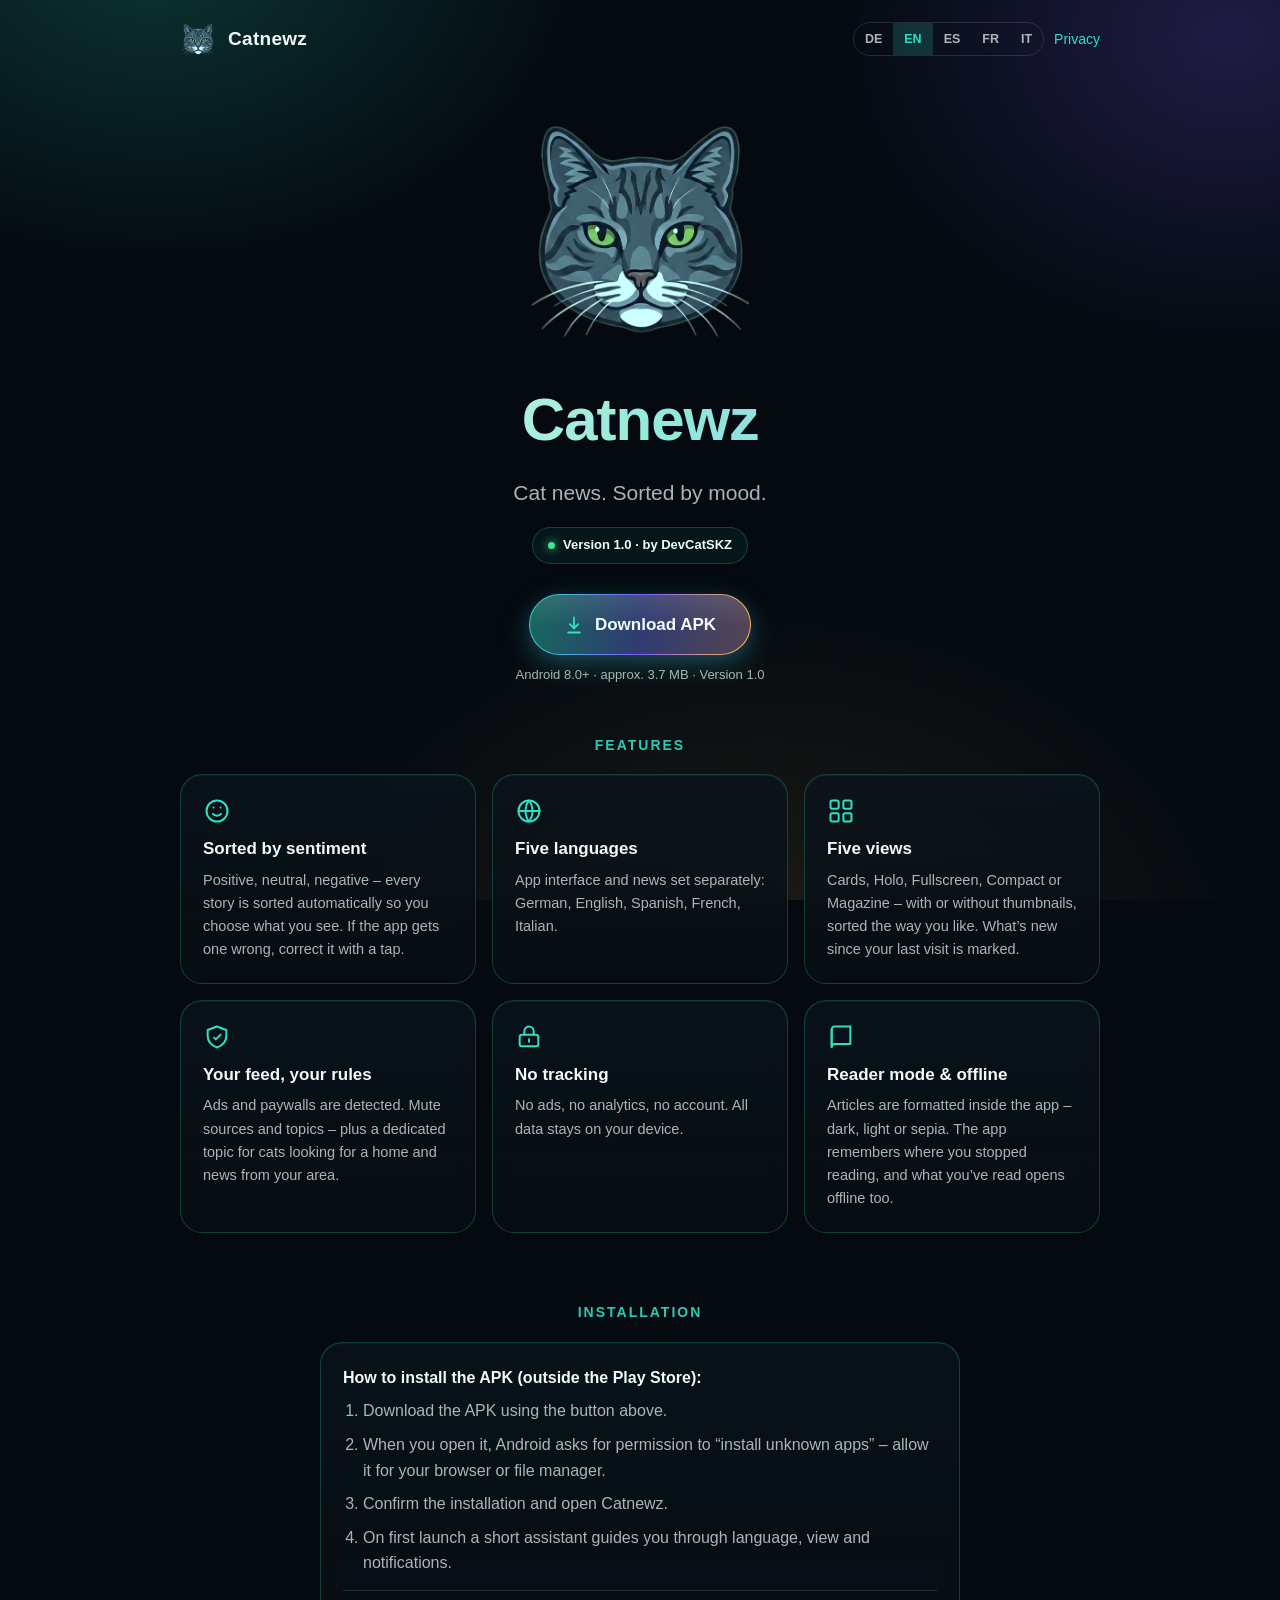
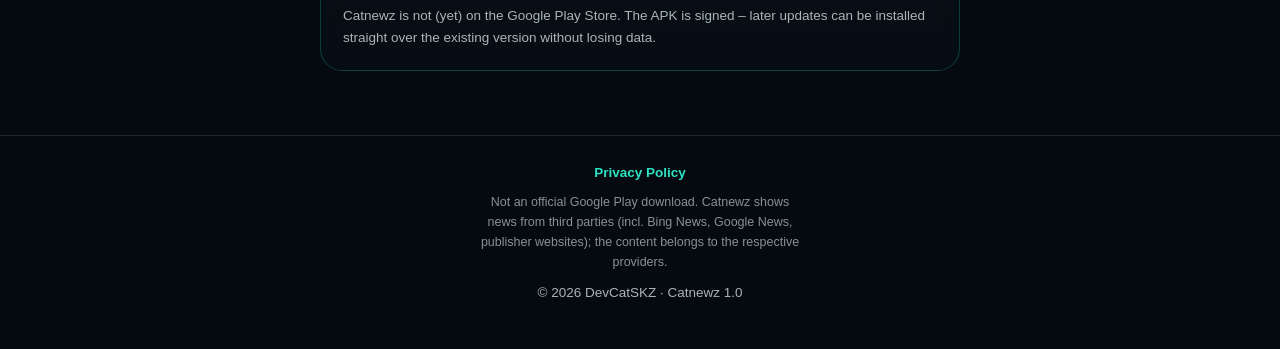
==== commit 0c9210e6: "Catnewz v15 (versionCode 15): neue APK, Texte zu Stimmung korrigieren, Neu seit letztem Besuch, Weni" ====
--- a/index.html
+++ b/index.html
@@ -25,14 +25,14 @@
   "tagline":"Katzen-Nachrichten. Positiv sortiert.",
   "verchip":"Version 1.0 · by DevCatSKZ",
   "download":"APK herunterladen",
-  "dl_meta":"Android 8.0+ · ca. 3,6 MB · Version 1.0",
+  "dl_meta":"Android 8.0+ · ca. 3,7 MB · Version 1.0",
   "features_title":"Funktionen",
-  "f1_t":"Nach Stimmung sortiert","f1_d":"Positiv, neutral, negativ – jede Meldung wird automatisch einsortiert, damit du selbst wählst, was du siehst.",
+  "f1_t":"Nach Stimmung sortiert","f1_d":"Positiv, neutral, negativ – jede Meldung wird automatisch einsortiert, damit du selbst wählst, was du siehst. Liegt die App mal daneben, korrigierst du es mit einem Tipp.",
   "f2_t":"Fünf Sprachen","f2_d":"App-Oberfläche und Nachrichten getrennt einstellbar: Deutsch, English, Español, Français, Italiano.",
-  "f3_t":"Fünf Ansichten","f3_d":"Karten, Holo, Vollbild, Kompakt oder Magazin – mit oder ohne Vorschaubilder, sortiert, wie du willst.",
-  "f4_t":"Werbung & Paywall erkannt","f4_d":"Gesponserte Beiträge und Artikel hinter Bezahlschranken werden erkannt und markiert oder ausgeblendet.",
+  "f3_t":"Fünf Ansichten","f3_d":"Karten, Holo, Vollbild, Kompakt oder Magazin – mit oder ohne Vorschaubilder, sortiert, wie du willst. Was seit deinem letzten Besuch neu ist, ist markiert.",
+  "f4_t":"Dein Feed, deine Regeln","f4_d":"Werbung und Paywalls werden erkannt. Quellen und Themen schaltest du stumm – dazu ein eigenes Thema für Katzen, die ein Zuhause suchen, und Meldungen aus deiner Region.",
   "f5_t":"Kein Tracking","f5_d":"Keine Werbung, keine Analyse, kein Konto. Alle Daten bleiben auf deinem Gerät.",
-  "f6_t":"Lesemodus & Offline","f6_d":"Artikel werden in der App aufbereitet und lassen sich offline erneut öffnen.",
+  "f6_t":"Lesemodus & Offline","f6_d":"Artikel werden in der App aufbereitet – dunkel, hell oder in Sepia. Die App merkt sich deine Lesestelle, und Gelesenes öffnet sich auch offline.",
   "install_title":"Installation",
   "install_lead":"So installierst du die APK (außerhalb des Play Store):",
   "step1":"APK über den Button oben herunterladen.",
@@ -48,14 +48,14 @@
   "tagline":"Cat news. Sorted by mood.",
   "verchip":"Version 1.0 · by DevCatSKZ",
   "download":"Download APK",
-  "dl_meta":"Android 8.0+ · approx. 3.6 MB · Version 1.0",
+  "dl_meta":"Android 8.0+ · approx. 3.7 MB · Version 1.0",
   "features_title":"Features",
-  "f1_t":"Sorted by sentiment","f1_d":"Positive, neutral, negative – every story is sorted automatically so you choose what you see.",
+  "f1_t":"Sorted by sentiment","f1_d":"Positive, neutral, negative – every story is sorted automatically so you choose what you see. If the app gets one wrong, correct it with a tap.",
   "f2_t":"Five languages","f2_d":"App interface and news set separately: German, English, Spanish, French, Italian.",
-  "f3_t":"Five views","f3_d":"Cards, Holo, Fullscreen, Compact or Magazine – with or without thumbnails, sorted the way you like.",
-  "f4_t":"Ads & paywalls detected","f4_d":"Sponsored posts and articles behind paywalls are detected and flagged or hidden.",
+  "f3_t":"Five views","f3_d":"Cards, Holo, Fullscreen, Compact or Magazine – with or without thumbnails, sorted the way you like. What’s new since your last visit is marked.",
+  "f4_t":"Your feed, your rules","f4_d":"Ads and paywalls are detected. Mute sources and topics – plus a dedicated topic for cats looking for a home and news from your area.",
   "f5_t":"No tracking","f5_d":"No ads, no analytics, no account. All data stays on your device.",
-  "f6_t":"Reader mode & offline","f6_d":"Articles are formatted inside the app and can be reopened offline.",
+  "f6_t":"Reader mode & offline","f6_d":"Articles are formatted inside the app – dark, light or sepia. The app remembers where you stopped reading, and what you’ve read opens offline too.",
   "install_title":"Installation",
   "install_lead":"How to install the APK (outside the Play Store):",
   "step1":"Download the APK using the button above.",
@@ -71,14 +71,14 @@
   "tagline":"Noticias de gatos. Ordenadas por ánimo.",
   "verchip":"Versión 1.0 · by DevCatSKZ",
   "download":"Descargar APK",
-  "dl_meta":"Android 8.0+ · aprox. 3,6 MB · Versión 1.0",
+  "dl_meta":"Android 8.0+ · aprox. 3,7 MB · Versión 1.0",
   "features_title":"Funciones",
-  "f1_t":"Ordenadas por sentimiento","f1_d":"Positivas, neutras, negativas: cada noticia se clasifica automáticamente para que tú elijas qué ves.",
+  "f1_t":"Ordenadas por sentimiento","f1_d":"Positivas, neutras, negativas: cada noticia se clasifica automáticamente para que tú elijas qué ves. Si la app se equivoca, lo corriges con un toque.",
   "f2_t":"Cinco idiomas","f2_d":"Interfaz y noticias configurables por separado: alemán, inglés, español, francés e italiano.",
-  "f3_t":"Cinco vistas","f3_d":"Tarjetas, Holo, Pantalla completa, Compacta o Revista: con o sin miniaturas, ordenado como prefieras.",
-  "f4_t":"Publicidad y muros de pago detectados","f4_d":"Los contenidos patrocinados y los artículos tras un muro de pago se detectan y se marcan u ocultan.",
+  "f3_t":"Cinco vistas","f3_d":"Tarjetas, Holo, Pantalla completa, Compacta o Revista: con o sin miniaturas, ordenado como prefieras. Lo nuevo desde tu última visita queda marcado.",
+  "f4_t":"Tu feed, tus reglas","f4_d":"Se detectan la publicidad y los muros de pago. Silencia fuentes y temas; además, un tema propio para gatos que buscan hogar y noticias de tu región.",
   "f5_t":"Sin rastreo","f5_d":"Sin publicidad, sin analítica, sin cuenta. Todos los datos permanecen en tu dispositivo.",
-  "f6_t":"Modo lectura y sin conexión","f6_d":"Los artículos se preparan dentro de la app y pueden volver a abrirse sin conexión.",
+  "f6_t":"Modo lectura y sin conexión","f6_d":"Los artículos se preparan dentro de la app: oscuro, claro o sepia. La app recuerda dónde te quedaste y lo leído se abre también sin conexión.",
   "install_title":"Instalación",
   "install_lead":"Cómo instalar el APK (fuera de Play Store):",
   "step1":"Descarga el APK con el botón de arriba.",
@@ -94,14 +94,14 @@
   "tagline":"Des news de chats. Triées par humeur.",
   "verchip":"Version 1.0 · by DevCatSKZ",
   "download":"Télécharger l’APK",
-  "dl_meta":"Android 8.0+ · env. 3,6 Mo · Version 1.0",
+  "dl_meta":"Android 8.0+ · env. 3,7 Mo · Version 1.0",
   "features_title":"Fonctions",
-  "f1_t":"Triées par sentiment","f1_d":"Positives, neutres, négatives : chaque actualité est classée automatiquement pour que vous choisissiez ce que vous voyez.",
+  "f1_t":"Triées par sentiment","f1_d":"Positives, neutres, négatives : chaque actualité est classée automatiquement pour que vous choisissiez ce que vous voyez. Si l’app se trompe, corrigez-la d’un geste.",
   "f2_t":"Cinq langues","f2_d":"Interface et actualités réglables séparément : allemand, anglais, espagnol, français, italien.",
-  "f3_t":"Cinq affichages","f3_d":"Cartes, Holo, Plein écran, Compact ou Magazine : avec ou sans vignettes, trié comme vous l’aimez.",
-  "f4_t":"Pubs et paywalls détectés","f4_d":"Les contenus sponsorisés et les articles derrière un paywall sont détectés puis signalés ou masqués.",
+  "f3_t":"Cinq affichages","f3_d":"Cartes, Holo, Plein écran, Compact ou Magazine : avec ou sans vignettes, trié comme vous l’aimez. Les nouveautés depuis votre dernière visite sont signalées.",
+  "f4_t":"Votre fil, vos règles","f4_d":"Pubs et paywalls sont détectés. Masquez sources et thèmes – avec en plus un thème dédié aux chats qui cherchent une famille et les actus de votre région.",
   "f5_t":"Aucun pistage","f5_d":"Pas de publicité, pas d’analyse, pas de compte. Toutes les données restent sur votre appareil.",
-  "f6_t":"Mode lecture & hors ligne","f6_d":"Les articles sont mis en forme dans l’app et peuvent être rouverts hors ligne.",
+  "f6_t":"Mode lecture & hors ligne","f6_d":"Les articles sont mis en forme dans l’app – sombre, clair ou sépia. L’app retient où vous vous êtes arrêté, et ce que vous avez lu s’ouvre aussi hors ligne.",
   "install_title":"Installation",
   "install_lead":"Comment installer l’APK (hors Play Store) :",
   "step1":"Téléchargez l’APK via le bouton ci-dessus.",
@@ -117,14 +117,14 @@
   "tagline":"Notizie di gatti. Ordinate per umore.",
   "verchip":"Versione 1.0 · by DevCatSKZ",
   "download":"Scarica l’APK",
-  "dl_meta":"Android 8.0+ · circa 3,6 MB · Versione 1.0",
+  "dl_meta":"Android 8.0+ · circa 3,7 MB · Versione 1.0",
   "features_title":"Funzioni",
-  "f1_t":"Ordinate per sentiment","f1_d":"Positive, neutre, negative: ogni notizia viene classificata automaticamente, così scegli tu cosa vedere.",
+  "f1_t":"Ordinate per sentiment","f1_d":"Positive, neutre, negative: ogni notizia viene classificata automaticamente, così scegli tu cosa vedere. Se l’app sbaglia, correggi con un tocco.",
   "f2_t":"Cinque lingue","f2_d":"Interfaccia e notizie impostabili separatamente: tedesco, inglese, spagnolo, francese, italiano.",
-  "f3_t":"Cinque viste","f3_d":"Schede, Holo, Schermo intero, Compatta o Rivista: con o senza anteprime, ordinate come preferisci.",
-  "f4_t":"Pubblicità e paywall riconosciuti","f4_d":"I contenuti sponsorizzati e gli articoli dietro paywall vengono riconosciuti e segnalati o nascosti.",
+  "f3_t":"Cinque viste","f3_d":"Schede, Holo, Schermo intero, Compatta o Rivista: con o senza anteprime, ordinate come preferisci. Le novità dall’ultima visita sono segnalate.",
+  "f4_t":"Il tuo feed, le tue regole","f4_d":"Pubblicità e paywall vengono riconosciuti. Silenzia fonti e temi – in più un tema dedicato ai gatti che cercano casa e le notizie della tua zona.",
   "f5_t":"Nessun tracciamento","f5_d":"Niente pubblicità, niente analisi, nessun account. Tutti i dati restano sul tuo dispositivo.",
-  "f6_t":"Modalità lettura e offline","f6_d":"Gli articoli vengono formattati nell’app e possono essere riaperti offline.",
+  "f6_t":"Modalità lettura e offline","f6_d":"Gli articoli vengono formattati nell’app: scuro, chiaro o seppia. L’app ricorda dove eri rimasto e ciò che hai letto si apre anche offline.",
   "install_title":"Installazione",
   "install_lead":"Come installare l’APK (fuori dal Play Store):",
   "step1":"Scarica l’APK con il pulsante qui sopra.",
@@ -161,7 +161,7 @@
         <svg viewBox="0 0 24 24" fill="none" stroke="currentColor" stroke-width="2.2" stroke-linecap="round" stroke-linejoin="round"><path d="M12 3v12"/><path d="m7 11 5 5 5-5"/><path d="M5 21h14"/></svg>
         <span data-i18n="download">APK herunterladen</span>
       </a>
-      <span class="dl-meta" data-i18n="dl_meta">Android 8.0+ · ca. 3,6 MB · Version 1.0</span>
+      <span class="dl-meta" data-i18n="dl_meta">Android 8.0+ · ca. 3,7 MB · Version 1.0</span>
     </div>
   </section>
 
@@ -185,7 +185,7 @@
       </div>
       <div class="card feature">
         <span class="ic"><svg viewBox="0 0 24 24" fill="none" stroke="currentColor" stroke-width="1.7" stroke-linecap="round" stroke-linejoin="round"><path d="M12 3 4 6v5c0 4.5 3.2 8.3 8 10 4.8-1.7 8-5.5 8-10V6l-8-3Z"/><path d="M9.5 12.5 11 14l4-4"/></svg></span>
-        <h3 data-i18n="f4_t">Werbung & Paywall erkannt</h3>
+        <h3 data-i18n="f4_t">Dein Feed, deine Regeln</h3>
         <p data-i18n="f4_d"></p>
       </div>
       <div class="card feature">
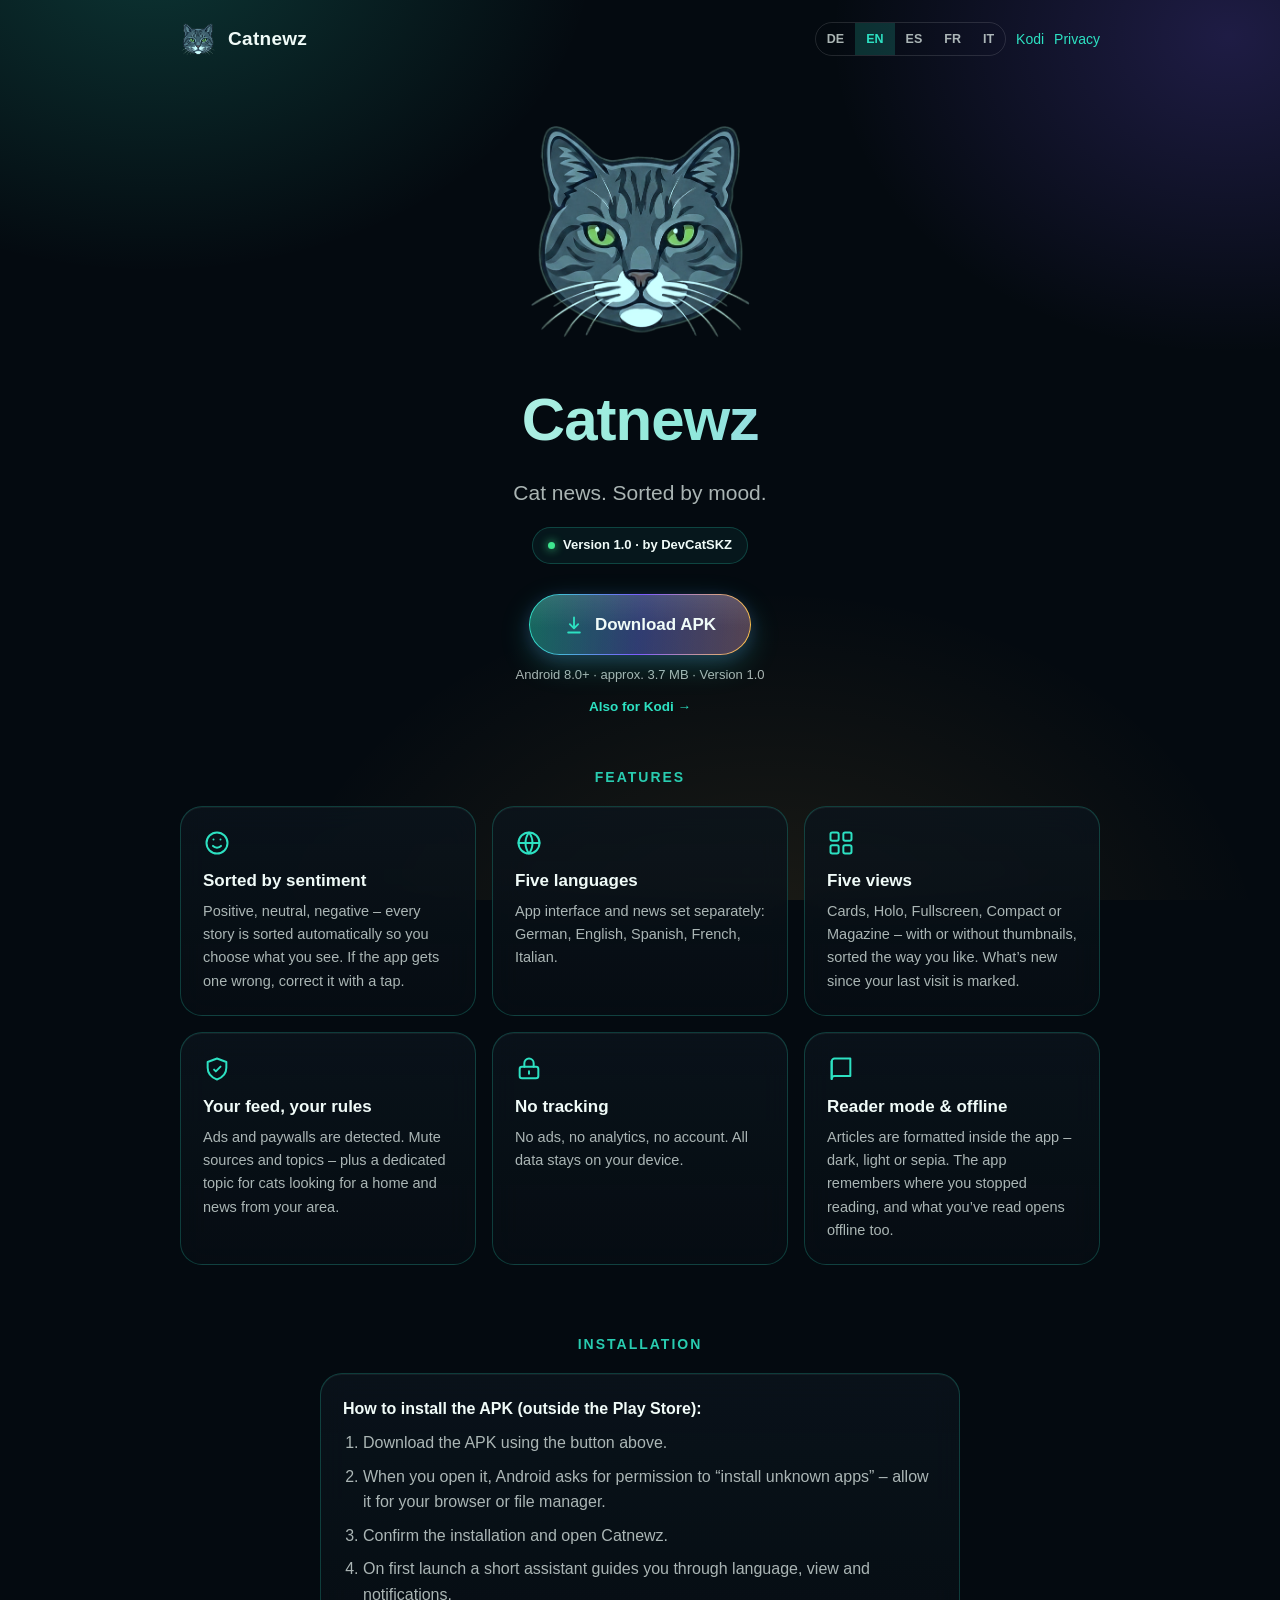
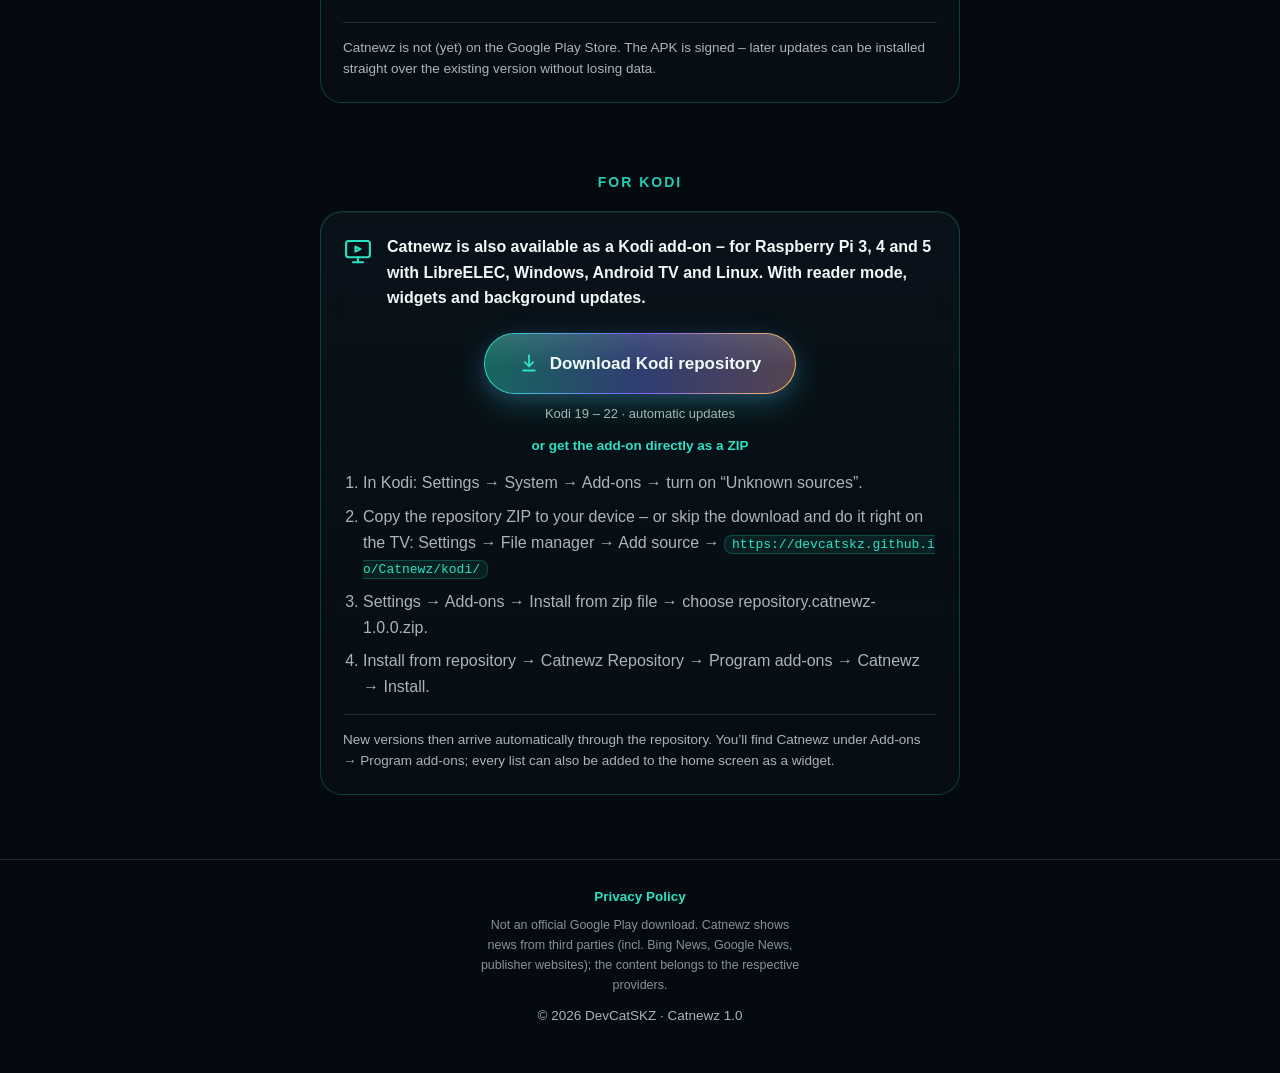
==== commit 4afc096d: "Kodi-Add-on: Repository unter /kodi/, Kodi-Abschnitt auf der Startseite, Datenschutz ergänzt - kodi/" ====
--- a/index.html
+++ b/index.html
@@ -4,7 +4,7 @@
 <meta charset="utf-8">
 <meta name="viewport" content="width=device-width, initial-scale=1">
 <title>Catnewz – Katzen-Nachrichten, positiv sortiert</title>
-<meta name="description" content="Catnewz: Katzen-Nachrichten, automatisch nach Stimmung sortiert. Fünf Sprachen, fünf Ansichten, kein Tracking. APK-Download.">
+<meta name="description" content="Catnewz: Katzen-Nachrichten, automatisch nach Stimmung sortiert. Fünf Sprachen, fünf Ansichten, kein Tracking. APK-Download und Kodi-Add-on.">
 <meta name="theme-color" content="#040A10">
 <link rel="icon" type="image/png" href="assets/cat-hd.png">
 <link rel="apple-touch-icon" href="assets/cat.png">
@@ -21,6 +21,18 @@
 <script type="application/json" id="tr">
 {
  "de":{
+  "nav_kodi":"Kodi",
+  "kodi_hint":"Auch für Kodi →",
+  "kodi_title":"Für Kodi",
+  "kodi_lead":"Catnewz gibt es auch als Kodi-Add-on – für Raspberry Pi 3, 4 und 5 mit LibreELEC, Windows, Android TV und Linux. Mit Lesemodus, Widgets und Aktualisierung im Hintergrund.",
+  "kodi_repo":"Kodi-Repository herunterladen",
+  "kodi_meta":"Kodi 19 – 22 · Updates automatisch",
+  "kodi_zip":"oder das Add-on direkt als ZIP",
+  "kstep1":"In Kodi: Einstellungen → System → Add-ons → „Unbekannte Herkunft“ einschalten.",
+  "kstep2":"Repository-ZIP aufs Gerät kopieren – oder ohne Download direkt am Fernseher: Einstellungen → Dateimanager → Quelle hinzufügen →",
+  "kstep3":"Einstellungen → Add-ons → Aus ZIP-Datei installieren → repository.catnewz-1.0.0.zip wählen.",
+  "kstep4":"Aus Repository installieren → Catnewz Repository → Programm-Add-ons → Catnewz → Installieren.",
+  "kodi_note":"Neue Versionen kommen danach automatisch über das Repository. Catnewz findest du unter Add-ons → Programm-Add-ons; jede Liste lässt sich auch als Widget auf den Startbildschirm legen.",
   "nav_privacy":"Datenschutz",
   "tagline":"Katzen-Nachrichten. Positiv sortiert.",
   "verchip":"Version 1.0 · by DevCatSKZ",
@@ -44,6 +56,18 @@
   "foot_disc":"Kein offizieller Google-Play-Download. Catnewz zeigt Nachrichten von Drittanbietern (u. a. Bing News, Google News, Verlags-Websites); die Inhalte gehören den jeweiligen Anbietern."
  },
  "en":{
+  "nav_kodi":"Kodi",
+  "kodi_hint":"Also for Kodi →",
+  "kodi_title":"For Kodi",
+  "kodi_lead":"Catnewz is also available as a Kodi add-on – for Raspberry Pi 3, 4 and 5 with LibreELEC, Windows, Android TV and Linux. With reader mode, widgets and background updates.",
+  "kodi_repo":"Download Kodi repository",
+  "kodi_meta":"Kodi 19 – 22 · automatic updates",
+  "kodi_zip":"or get the add-on directly as a ZIP",
+  "kstep1":"In Kodi: Settings → System → Add-ons → turn on “Unknown sources”.",
+  "kstep2":"Copy the repository ZIP to your device – or skip the download and do it right on the TV: Settings → File manager → Add source →",
+  "kstep3":"Settings → Add-ons → Install from zip file → choose repository.catnewz-1.0.0.zip.",
+  "kstep4":"Install from repository → Catnewz Repository → Program add-ons → Catnewz → Install.",
+  "kodi_note":"New versions then arrive automatically through the repository. You’ll find Catnewz under Add-ons → Program add-ons; every list can also be added to the home screen as a widget.",
   "nav_privacy":"Privacy",
   "tagline":"Cat news. Sorted by mood.",
   "verchip":"Version 1.0 · by DevCatSKZ",
@@ -67,6 +91,18 @@
   "foot_disc":"Not an official Google Play download. Catnewz shows news from third parties (incl. Bing News, Google News, publisher websites); the content belongs to the respective providers."
  },
  "es":{
+  "nav_kodi":"Kodi",
+  "kodi_hint":"También para Kodi →",
+  "kodi_title":"Para Kodi",
+  "kodi_lead":"Catnewz también está disponible como add-on de Kodi: para Raspberry Pi 3, 4 y 5 con LibreELEC, Windows, Android TV y Linux. Con modo lectura, widgets y actualización en segundo plano.",
+  "kodi_repo":"Descargar repositorio de Kodi",
+  "kodi_meta":"Kodi 19 – 22 · actualizaciones automáticas",
+  "kodi_zip":"o el add-on directamente como ZIP",
+  "kstep1":"En Kodi: Ajustes → Sistema → Add-ons → activa «Orígenes desconocidos».",
+  "kstep2":"Copia el ZIP del repositorio al dispositivo, o hazlo directamente en la tele sin descargar nada: Ajustes → Explorador de archivos → Añadir fuente →",
+  "kstep3":"Ajustes → Add-ons → Instalar desde un archivo zip → elige repository.catnewz-1.0.0.zip.",
+  "kstep4":"Instalar desde repositorio → Catnewz Repository → Add-ons de programas → Catnewz → Instalar.",
+  "kodi_note":"Las nuevas versiones llegan después automáticamente a través del repositorio. Encontrarás Catnewz en Add-ons → Add-ons de programas; cada lista también se puede añadir como widget a la pantalla de inicio.",
   "nav_privacy":"Privacidad",
   "tagline":"Noticias de gatos. Ordenadas por ánimo.",
   "verchip":"Versión 1.0 · by DevCatSKZ",
@@ -90,6 +126,18 @@
   "foot_disc":"No es una descarga oficial de Google Play. Catnewz muestra noticias de terceros (incl. Bing News, Google News, sitios de editores); el contenido pertenece a sus respectivos proveedores."
  },
  "fr":{
+  "nav_kodi":"Kodi",
+  "kodi_hint":"Aussi pour Kodi →",
+  "kodi_title":"Pour Kodi",
+  "kodi_lead":"Catnewz existe aussi en extension Kodi : pour Raspberry Pi 3, 4 et 5 avec LibreELEC, Windows, Android TV et Linux. Avec mode lecture, widgets et mise à jour en arrière-plan.",
+  "kodi_repo":"Télécharger le dépôt Kodi",
+  "kodi_meta":"Kodi 19 – 22 · mises à jour automatiques",
+  "kodi_zip":"ou l’extension directement en ZIP",
+  "kstep1":"Dans Kodi : Paramètres → Système → Extensions → activer « Sources inconnues ».",
+  "kstep2":"Copiez le ZIP du dépôt sur l’appareil – ou, sans téléchargement, directement sur la télé : Paramètres → Gestionnaire de fichiers → Ajouter une source →",
+  "kstep3":"Paramètres → Extensions → Installer depuis un fichier zip → choisir repository.catnewz-1.0.0.zip.",
+  "kstep4":"Installer depuis un dépôt → Catnewz Repository → Extensions de programmes → Catnewz → Installer.",
+  "kodi_note":"Les nouvelles versions arrivent ensuite automatiquement via le dépôt. Catnewz se trouve dans Extensions → Extensions de programmes ; chaque liste peut aussi être ajoutée comme widget à l’écran d’accueil.",
   "nav_privacy":"Confidentialité",
   "tagline":"Des news de chats. Triées par humeur.",
   "verchip":"Version 1.0 · by DevCatSKZ",
@@ -113,6 +161,18 @@
   "foot_disc":"Ce n’est pas un téléchargement officiel Google Play. Catnewz affiche des actualités de tiers (dont Bing News, Google News, sites d’éditeurs) ; le contenu appartient à leurs fournisseurs respectifs."
  },
  "it":{
+  "nav_kodi":"Kodi",
+  "kodi_hint":"Anche per Kodi →",
+  "kodi_title":"Per Kodi",
+  "kodi_lead":"Catnewz è disponibile anche come add-on per Kodi: per Raspberry Pi 3, 4 e 5 con LibreELEC, Windows, Android TV e Linux. Con modalità lettura, widget e aggiornamento in background.",
+  "kodi_repo":"Scarica il repository Kodi",
+  "kodi_meta":"Kodi 19 – 22 · aggiornamenti automatici",
+  "kodi_zip":"oppure l’add-on direttamente come ZIP",
+  "kstep1":"In Kodi: Impostazioni → Sistema → Add-on → attiva «Origini sconosciute».",
+  "kstep2":"Copia lo ZIP del repository sul dispositivo, oppure senza download direttamente sulla TV: Impostazioni → File manager → Aggiungi sorgente →",
+  "kstep3":"Impostazioni → Add-on → Installa da file zip → scegli repository.catnewz-1.0.0.zip.",
+  "kstep4":"Installa da repository → Catnewz Repository → Add-on programmi → Catnewz → Installa.",
+  "kodi_note":"Le nuove versioni arrivano poi automaticamente tramite il repository. Trovi Catnewz in Add-on → Add-on programmi; ogni elenco si può anche aggiungere come widget alla schermata principale.",
   "nav_privacy":"Privacy",
   "tagline":"Notizie di gatti. Ordinate per umore.",
   "verchip":"Versione 1.0 · by DevCatSKZ",
@@ -147,6 +207,7 @@
       <div class="langswitch" role="group" aria-label="Sprache / Language">
         <button data-set-lang="de">DE</button><button data-set-lang="en">EN</button><button data-set-lang="es">ES</button><button data-set-lang="fr">FR</button><button data-set-lang="it">IT</button>
       </div>
+      <a href="#kodi" data-i18n="nav_kodi">Kodi</a>
       <a href="privacy.html" data-i18n="nav_privacy">Datenschutz</a>
     </nav>
   </header>
@@ -162,6 +223,7 @@
         <span data-i18n="download">APK herunterladen</span>
       </a>
       <span class="dl-meta" data-i18n="dl_meta">Android 8.0+ · ca. 3,7 MB · Version 1.0</span>
+      <a class="dl-alt" href="#kodi" data-i18n="kodi_hint">Auch für Kodi →</a>
     </div>
   </section>
 
@@ -214,6 +276,31 @@
       <p class="note" data-i18n="install_note"></p>
     </div>
   </section>
+
+  <section id="kodi">
+    <div class="section-title" data-i18n="kodi_title">Für Kodi</div>
+    <div class="card steps kodi">
+      <div class="kodi-head">
+        <span class="ic"><svg viewBox="0 0 24 24" fill="none" stroke="currentColor" stroke-width="1.7" stroke-linecap="round" stroke-linejoin="round"><rect x="2.5" y="4" width="19" height="13" rx="2"/><path d="M8 21h8"/><path d="M12 17v4"/><path d="m10 8.5 4 2-4 2Z"/></svg></span>
+        <p class="lead" data-i18n="kodi_lead"></p>
+      </div>
+      <div class="cta-row">
+        <a class="btn" href="kodi/repository.catnewz-1.0.0.zip" download>
+          <svg viewBox="0 0 24 24" fill="none" stroke="currentColor" stroke-width="2.2" stroke-linecap="round" stroke-linejoin="round"><path d="M12 3v12"/><path d="m7 11 5 5 5-5"/><path d="M5 21h14"/></svg>
+          <span data-i18n="kodi_repo">Kodi-Repository herunterladen</span>
+        </a>
+        <span class="dl-meta" data-i18n="kodi_meta">Kodi 19 – 22 · Updates automatisch</span>
+        <a class="dl-alt" href="kodi/zips/plugin.program.catnewz/plugin.program.catnewz-1.0.0.zip" download data-i18n="kodi_zip">oder das Add-on direkt als ZIP</a>
+      </div>
+      <ol>
+        <li data-i18n="kstep1"></li>
+        <li><span data-i18n="kstep2"></span> <code class="url">https://devcatskz.github.io/Catnewz/kodi/</code></li>
+        <li data-i18n="kstep3"></li>
+        <li data-i18n="kstep4"></li>
+      </ol>
+      <p class="note" data-i18n="kodi_note"></p>
+    </div>
+  </section>
 </div>
 
 <footer>
--- a/assets/style.css
+++ b/assets/style.css
@@ -140,6 +140,16 @@
 .steps li b{color:var(--text)}
 .note{font-size:13.5px;color:var(--muted);margin-top:14px;
   border-top:1px solid var(--hairline);padding-top:14px}
+.dl-alt{font-size:13.5px;font-weight:700}
+
+/* Kodi-Karte */
+.kodi-head{display:flex;gap:14px;align-items:flex-start}
+.kodi-head .ic svg{display:block;width:30px;height:30px;color:var(--accent);margin-top:2px}
+.kodi-head .lead{color:var(--text);font-weight:600}
+.kodi .cta-row{margin:22px 0 14px}
+code.url{font-family:ui-monospace,SFMono-Regular,Consolas,monospace;font-size:13px;color:var(--accent);
+  background:rgba(45,225,194,.08);border:1px solid var(--glass-border);border-radius:8px;
+  padding:1px 7px;word-break:break-all;user-select:all}
 
 /* Datenschutz-Text */
 .legal h2{font-size:20px;font-weight:800;margin:26px 0 8px;color:var(--text)}
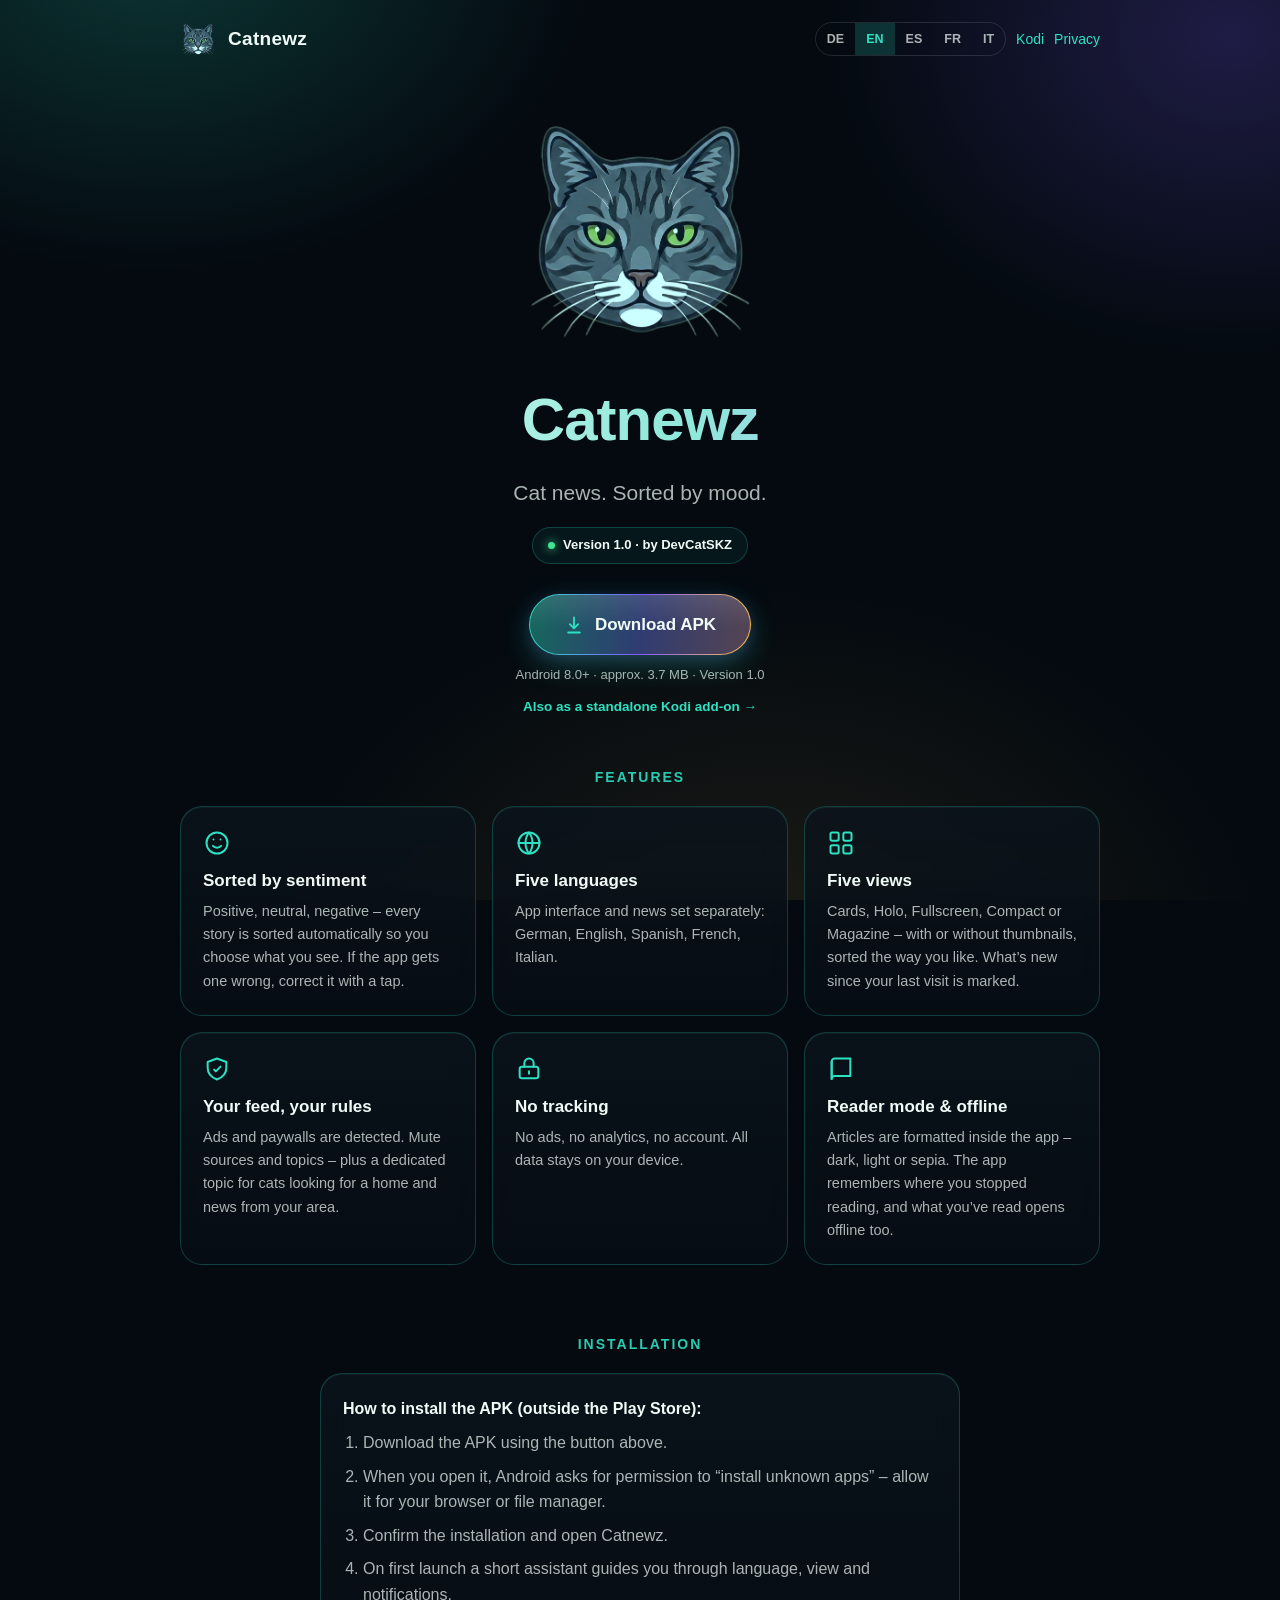
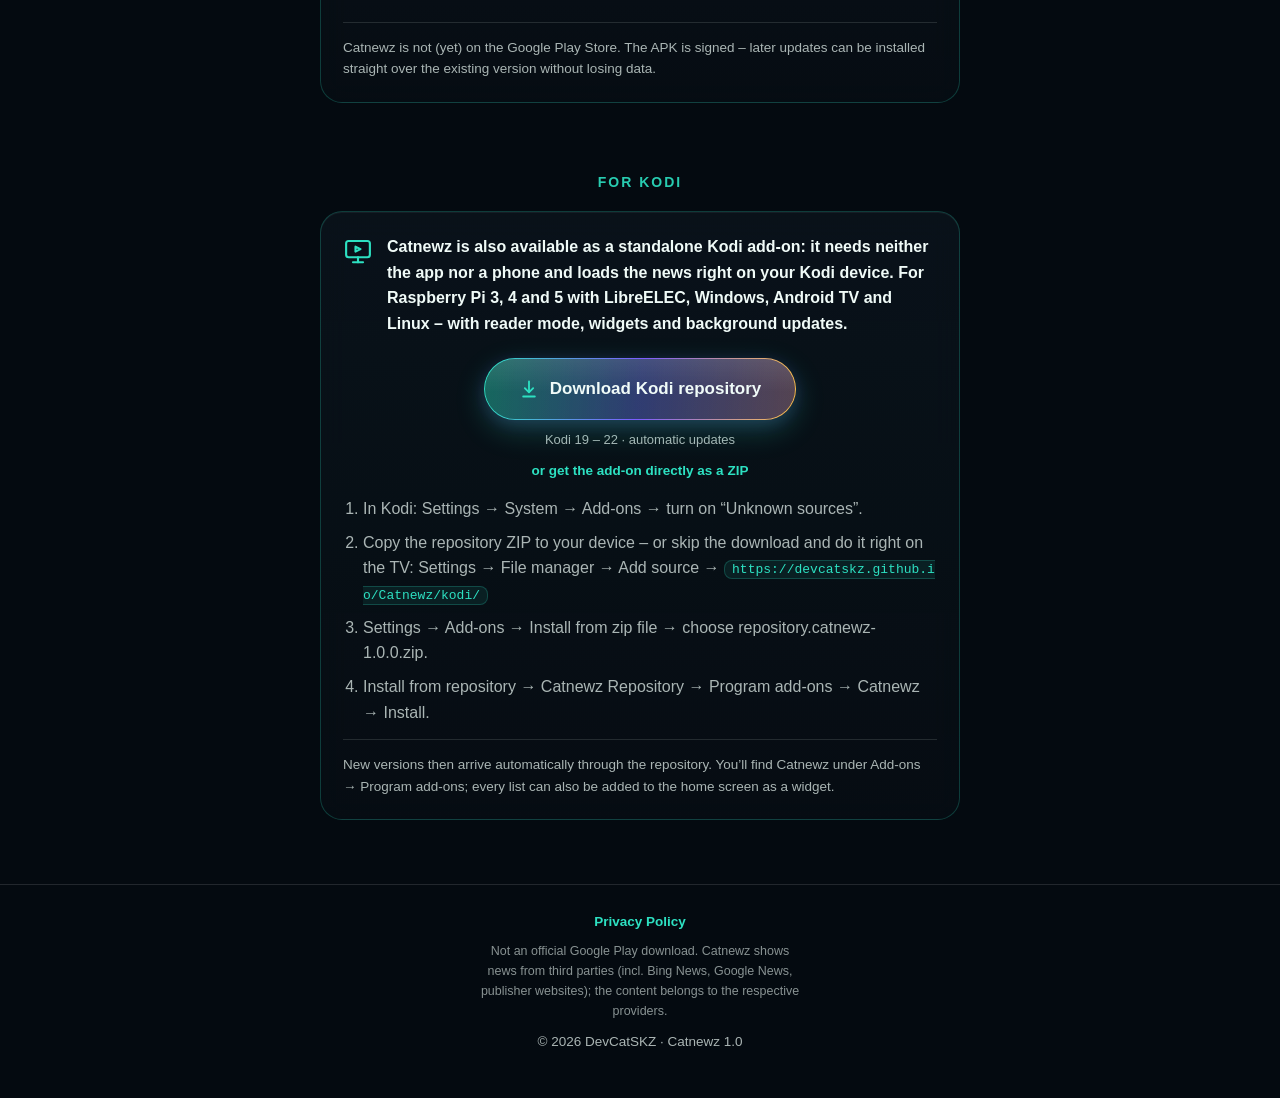
==== commit dd63959f: "Kodi: deutlich machen, dass das Add-on eigenständig ist (ohne App und Handy) Co-Authored-By: Claude " ====
--- a/index.html
+++ b/index.html
@@ -22,9 +22,9 @@
 {
  "de":{
   "nav_kodi":"Kodi",
-  "kodi_hint":"Auch für Kodi →",
+  "kodi_hint":"Auch als eigenständiges Kodi-Add-on →",
   "kodi_title":"Für Kodi",
-  "kodi_lead":"Catnewz gibt es auch als Kodi-Add-on – für Raspberry Pi 3, 4 und 5 mit LibreELEC, Windows, Android TV und Linux. Mit Lesemodus, Widgets und Aktualisierung im Hintergrund.",
+  "kodi_lead":"Catnewz gibt es auch als eigenständiges Kodi-Add-on: Es braucht weder die App noch ein Handy und lädt die Nachrichten direkt auf dem Kodi-Gerät. Für Raspberry Pi 3, 4 und 5 mit LibreELEC, Windows, Android TV und Linux – mit Lesemodus, Widgets und Aktualisierung im Hintergrund.",
   "kodi_repo":"Kodi-Repository herunterladen",
   "kodi_meta":"Kodi 19 – 22 · Updates automatisch",
   "kodi_zip":"oder das Add-on direkt als ZIP",
@@ -57,9 +57,9 @@
  },
  "en":{
   "nav_kodi":"Kodi",
-  "kodi_hint":"Also for Kodi →",
+  "kodi_hint":"Also as a standalone Kodi add-on →",
   "kodi_title":"For Kodi",
-  "kodi_lead":"Catnewz is also available as a Kodi add-on – for Raspberry Pi 3, 4 and 5 with LibreELEC, Windows, Android TV and Linux. With reader mode, widgets and background updates.",
+  "kodi_lead":"Catnewz is also available as a standalone Kodi add-on: it needs neither the app nor a phone and loads the news right on your Kodi device. For Raspberry Pi 3, 4 and 5 with LibreELEC, Windows, Android TV and Linux – with reader mode, widgets and background updates.",
   "kodi_repo":"Download Kodi repository",
   "kodi_meta":"Kodi 19 – 22 · automatic updates",
   "kodi_zip":"or get the add-on directly as a ZIP",
@@ -92,9 +92,9 @@
  },
  "es":{
   "nav_kodi":"Kodi",
-  "kodi_hint":"También para Kodi →",
+  "kodi_hint":"También como add-on independiente para Kodi →",
   "kodi_title":"Para Kodi",
-  "kodi_lead":"Catnewz también está disponible como add-on de Kodi: para Raspberry Pi 3, 4 y 5 con LibreELEC, Windows, Android TV y Linux. Con modo lectura, widgets y actualización en segundo plano.",
+  "kodi_lead":"Catnewz también está disponible como add-on independiente para Kodi: no necesita la app ni el móvil y carga las noticias directamente en tu dispositivo Kodi. Para Raspberry Pi 3, 4 y 5 con LibreELEC, Windows, Android TV y Linux, con modo lectura, widgets y actualización en segundo plano.",
   "kodi_repo":"Descargar repositorio de Kodi",
   "kodi_meta":"Kodi 19 – 22 · actualizaciones automáticas",
   "kodi_zip":"o el add-on directamente como ZIP",
@@ -127,9 +127,9 @@
  },
  "fr":{
   "nav_kodi":"Kodi",
-  "kodi_hint":"Aussi pour Kodi →",
+  "kodi_hint":"Aussi en extension Kodi autonome →",
   "kodi_title":"Pour Kodi",
-  "kodi_lead":"Catnewz existe aussi en extension Kodi : pour Raspberry Pi 3, 4 et 5 avec LibreELEC, Windows, Android TV et Linux. Avec mode lecture, widgets et mise à jour en arrière-plan.",
+  "kodi_lead":"Catnewz existe aussi en extension Kodi autonome : elle n’a besoin ni de l’app ni d’un téléphone et charge les actualités directement sur votre appareil Kodi. Pour Raspberry Pi 3, 4 et 5 avec LibreELEC, Windows, Android TV et Linux – avec mode lecture, widgets et mise à jour en arrière-plan.",
   "kodi_repo":"Télécharger le dépôt Kodi",
   "kodi_meta":"Kodi 19 – 22 · mises à jour automatiques",
   "kodi_zip":"ou l’extension directement en ZIP",
@@ -162,9 +162,9 @@
  },
  "it":{
   "nav_kodi":"Kodi",
-  "kodi_hint":"Anche per Kodi →",
+  "kodi_hint":"Anche come add-on autonomo per Kodi →",
   "kodi_title":"Per Kodi",
-  "kodi_lead":"Catnewz è disponibile anche come add-on per Kodi: per Raspberry Pi 3, 4 e 5 con LibreELEC, Windows, Android TV e Linux. Con modalità lettura, widget e aggiornamento in background.",
+  "kodi_lead":"Catnewz è disponibile anche come add-on autonomo per Kodi: non servono né l’app né lo smartphone, le notizie vengono caricate direttamente sul dispositivo Kodi. Per Raspberry Pi 3, 4 e 5 con LibreELEC, Windows, Android TV e Linux, con modalità lettura, widget e aggiornamento in background.",
   "kodi_repo":"Scarica il repository Kodi",
   "kodi_meta":"Kodi 19 – 22 · aggiornamenti automatici",
   "kodi_zip":"oppure l’add-on direttamente come ZIP",
@@ -223,7 +223,7 @@
         <span data-i18n="download">APK herunterladen</span>
       </a>
       <span class="dl-meta" data-i18n="dl_meta">Android 8.0+ · ca. 3,7 MB · Version 1.0</span>
-      <a class="dl-alt" href="#kodi" data-i18n="kodi_hint">Auch für Kodi →</a>
+      <a class="dl-alt" href="#kodi" data-i18n="kodi_hint">Auch als eigenständiges Kodi-Add-on →</a>
     </div>
   </section>
 
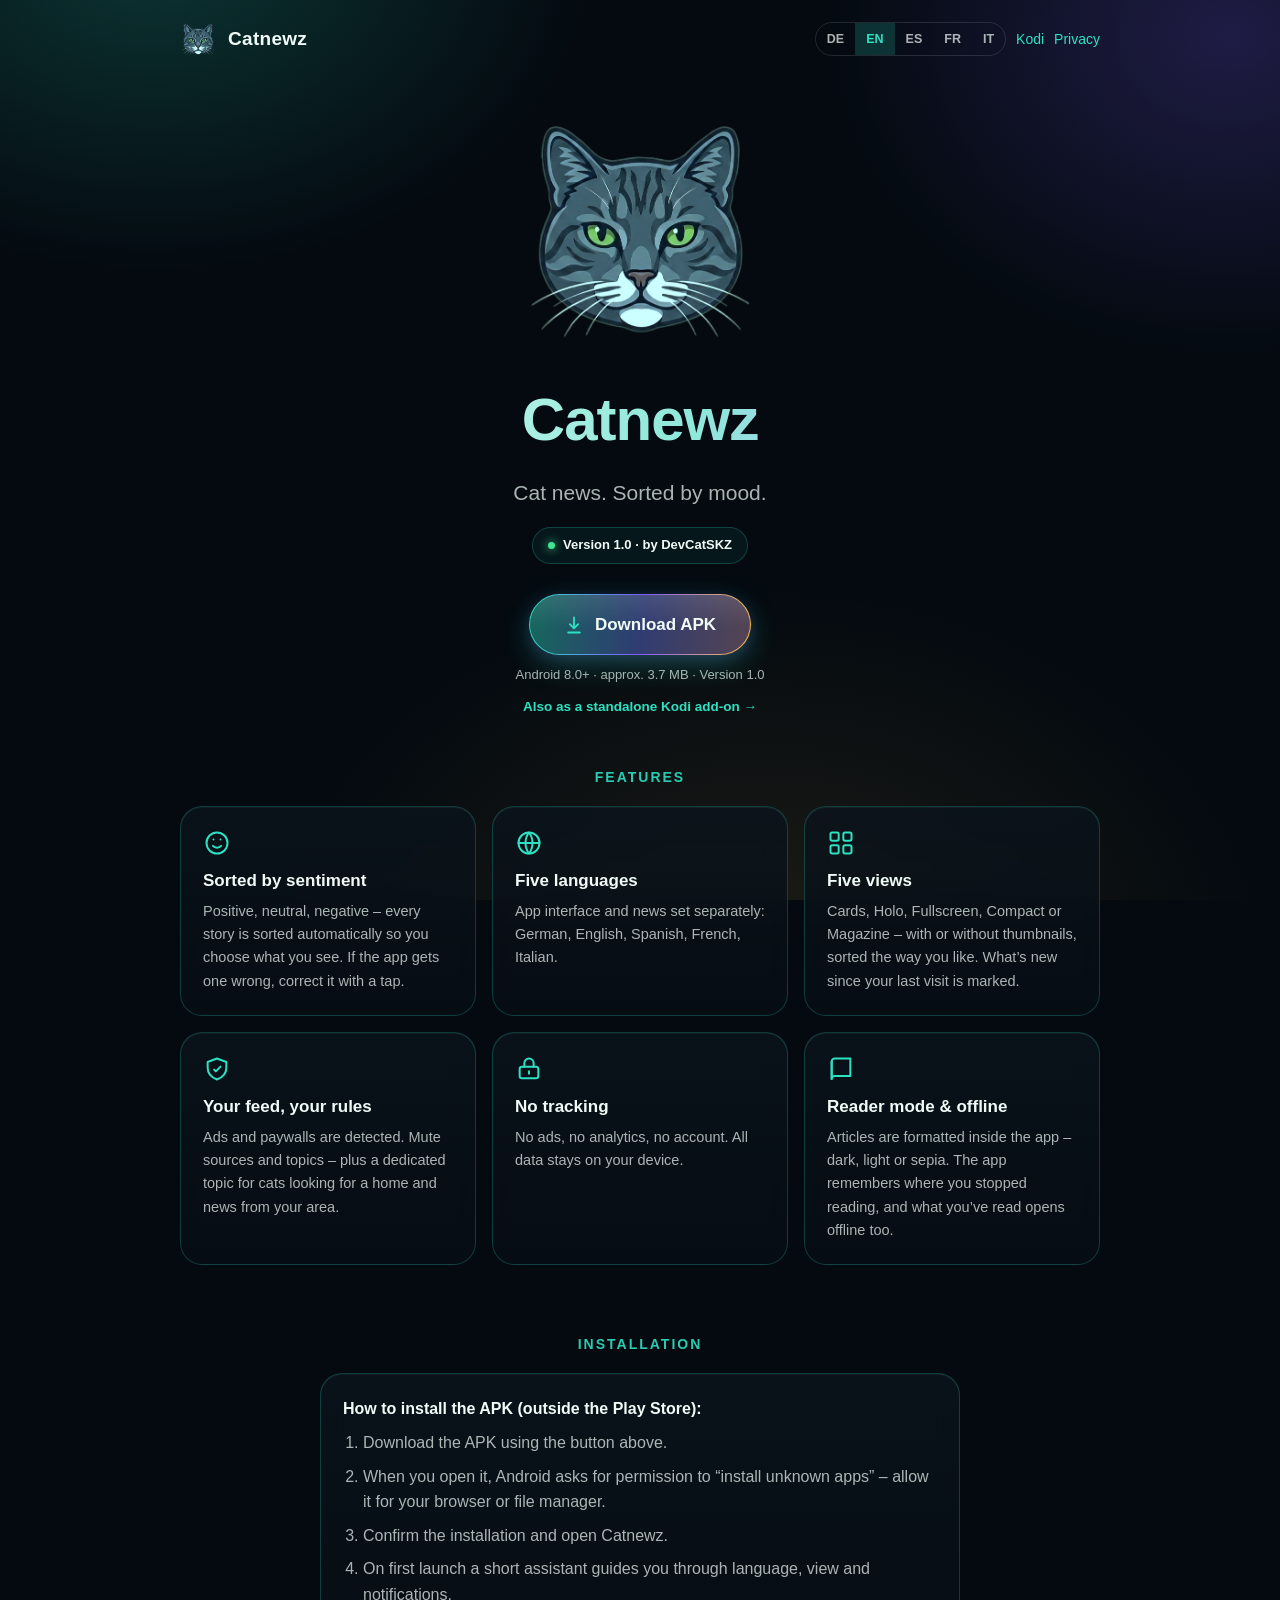
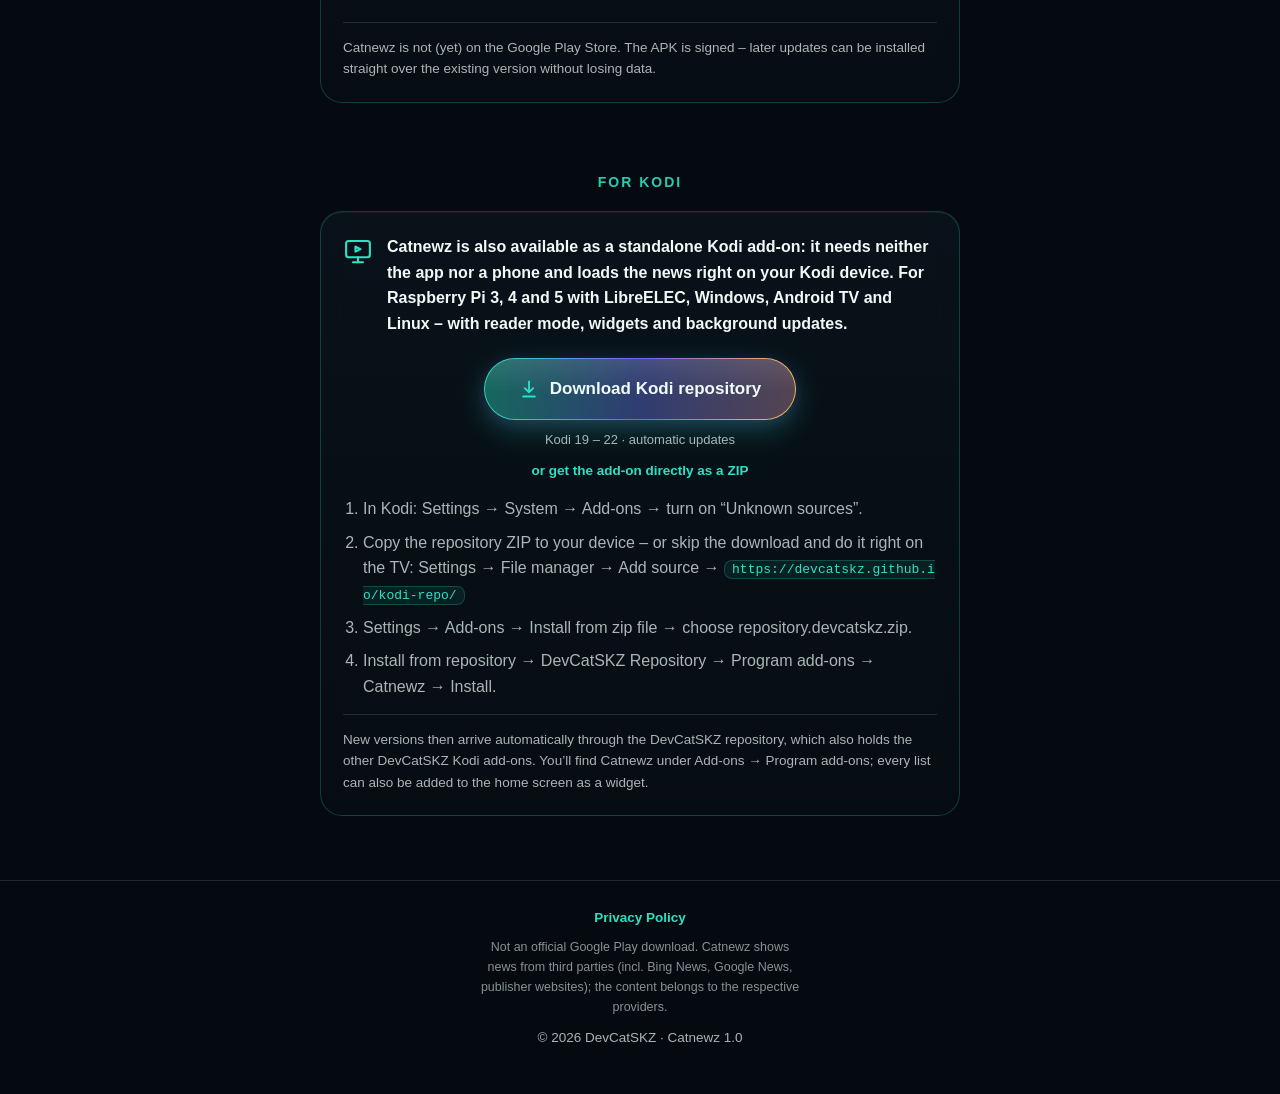
==== commit 55881dc3: "Kodi: Catnewz jetzt im DevCatSKZ-Repository (kodi-repo) statt eigenem Repository - Startseite: Downl" ====
--- a/index.html
+++ b/index.html
@@ -30,9 +30,9 @@
   "kodi_zip":"oder das Add-on direkt als ZIP",
   "kstep1":"In Kodi: Einstellungen → System → Add-ons → „Unbekannte Herkunft“ einschalten.",
   "kstep2":"Repository-ZIP aufs Gerät kopieren – oder ohne Download direkt am Fernseher: Einstellungen → Dateimanager → Quelle hinzufügen →",
-  "kstep3":"Einstellungen → Add-ons → Aus ZIP-Datei installieren → repository.catnewz-1.0.0.zip wählen.",
-  "kstep4":"Aus Repository installieren → Catnewz Repository → Programm-Add-ons → Catnewz → Installieren.",
-  "kodi_note":"Neue Versionen kommen danach automatisch über das Repository. Catnewz findest du unter Add-ons → Programm-Add-ons; jede Liste lässt sich auch als Widget auf den Startbildschirm legen.",
+  "kstep3":"Einstellungen → Add-ons → Aus ZIP-Datei installieren → repository.devcatskz.zip wählen.",
+  "kstep4":"Aus Repository installieren → DevCatSKZ Repository → Programm-Add-ons → Catnewz → Installieren.",
+  "kodi_note":"Neue Versionen kommen danach automatisch über das DevCatSKZ-Repository – dort findest du auch die anderen Kodi-Add-ons von DevCatSKZ. Catnewz liegt unter Add-ons → Programm-Add-ons; jede Liste lässt sich auch als Widget auf den Startbildschirm legen.",
   "nav_privacy":"Datenschutz",
   "tagline":"Katzen-Nachrichten. Positiv sortiert.",
   "verchip":"Version 1.0 · by DevCatSKZ",
@@ -65,9 +65,9 @@
   "kodi_zip":"or get the add-on directly as a ZIP",
   "kstep1":"In Kodi: Settings → System → Add-ons → turn on “Unknown sources”.",
   "kstep2":"Copy the repository ZIP to your device – or skip the download and do it right on the TV: Settings → File manager → Add source →",
-  "kstep3":"Settings → Add-ons → Install from zip file → choose repository.catnewz-1.0.0.zip.",
-  "kstep4":"Install from repository → Catnewz Repository → Program add-ons → Catnewz → Install.",
-  "kodi_note":"New versions then arrive automatically through the repository. You’ll find Catnewz under Add-ons → Program add-ons; every list can also be added to the home screen as a widget.",
+  "kstep3":"Settings → Add-ons → Install from zip file → choose repository.devcatskz.zip.",
+  "kstep4":"Install from repository → DevCatSKZ Repository → Program add-ons → Catnewz → Install.",
+  "kodi_note":"New versions then arrive automatically through the DevCatSKZ repository, which also holds the other DevCatSKZ Kodi add-ons. You’ll find Catnewz under Add-ons → Program add-ons; every list can also be added to the home screen as a widget.",
   "nav_privacy":"Privacy",
   "tagline":"Cat news. Sorted by mood.",
   "verchip":"Version 1.0 · by DevCatSKZ",
@@ -100,9 +100,9 @@
   "kodi_zip":"o el add-on directamente como ZIP",
   "kstep1":"En Kodi: Ajustes → Sistema → Add-ons → activa «Orígenes desconocidos».",
   "kstep2":"Copia el ZIP del repositorio al dispositivo, o hazlo directamente en la tele sin descargar nada: Ajustes → Explorador de archivos → Añadir fuente →",
-  "kstep3":"Ajustes → Add-ons → Instalar desde un archivo zip → elige repository.catnewz-1.0.0.zip.",
-  "kstep4":"Instalar desde repositorio → Catnewz Repository → Add-ons de programas → Catnewz → Instalar.",
-  "kodi_note":"Las nuevas versiones llegan después automáticamente a través del repositorio. Encontrarás Catnewz en Add-ons → Add-ons de programas; cada lista también se puede añadir como widget a la pantalla de inicio.",
+  "kstep3":"Ajustes → Add-ons → Instalar desde un archivo zip → elige repository.devcatskz.zip.",
+  "kstep4":"Instalar desde repositorio → DevCatSKZ Repository → Add-ons de programas → Catnewz → Instalar.",
+  "kodi_note":"Las nuevas versiones llegan después automáticamente a través del repositorio de DevCatSKZ, donde también están los demás add-ons de Kodi de DevCatSKZ. Encontrarás Catnewz en Add-ons → Add-ons de programas; cada lista también se puede añadir como widget a la pantalla de inicio.",
   "nav_privacy":"Privacidad",
   "tagline":"Noticias de gatos. Ordenadas por ánimo.",
   "verchip":"Versión 1.0 · by DevCatSKZ",
@@ -135,9 +135,9 @@
   "kodi_zip":"ou l’extension directement en ZIP",
   "kstep1":"Dans Kodi : Paramètres → Système → Extensions → activer « Sources inconnues ».",
   "kstep2":"Copiez le ZIP du dépôt sur l’appareil – ou, sans téléchargement, directement sur la télé : Paramètres → Gestionnaire de fichiers → Ajouter une source →",
-  "kstep3":"Paramètres → Extensions → Installer depuis un fichier zip → choisir repository.catnewz-1.0.0.zip.",
-  "kstep4":"Installer depuis un dépôt → Catnewz Repository → Extensions de programmes → Catnewz → Installer.",
-  "kodi_note":"Les nouvelles versions arrivent ensuite automatiquement via le dépôt. Catnewz se trouve dans Extensions → Extensions de programmes ; chaque liste peut aussi être ajoutée comme widget à l’écran d’accueil.",
+  "kstep3":"Paramètres → Extensions → Installer depuis un fichier zip → choisir repository.devcatskz.zip.",
+  "kstep4":"Installer depuis un dépôt → DevCatSKZ Repository → Extensions de programmes → Catnewz → Installer.",
+  "kodi_note":"Les nouvelles versions arrivent ensuite automatiquement via le dépôt DevCatSKZ, qui contient aussi les autres extensions Kodi de DevCatSKZ. Catnewz se trouve dans Extensions → Extensions de programmes ; chaque liste peut aussi être ajoutée comme widget à l’écran d’accueil.",
   "nav_privacy":"Confidentialité",
   "tagline":"Des news de chats. Triées par humeur.",
   "verchip":"Version 1.0 · by DevCatSKZ",
@@ -170,9 +170,9 @@
   "kodi_zip":"oppure l’add-on direttamente come ZIP",
   "kstep1":"In Kodi: Impostazioni → Sistema → Add-on → attiva «Origini sconosciute».",
   "kstep2":"Copia lo ZIP del repository sul dispositivo, oppure senza download direttamente sulla TV: Impostazioni → File manager → Aggiungi sorgente →",
-  "kstep3":"Impostazioni → Add-on → Installa da file zip → scegli repository.catnewz-1.0.0.zip.",
-  "kstep4":"Installa da repository → Catnewz Repository → Add-on programmi → Catnewz → Installa.",
-  "kodi_note":"Le nuove versioni arrivano poi automaticamente tramite il repository. Trovi Catnewz in Add-on → Add-on programmi; ogni elenco si può anche aggiungere come widget alla schermata principale.",
+  "kstep3":"Impostazioni → Add-on → Installa da file zip → scegli repository.devcatskz.zip.",
+  "kstep4":"Installa da repository → DevCatSKZ Repository → Add-on programmi → Catnewz → Installa.",
+  "kodi_note":"Le nuove versioni arrivano poi automaticamente tramite il repository DevCatSKZ, che contiene anche gli altri add-on Kodi di DevCatSKZ. Trovi Catnewz in Add-on → Add-on programmi; ogni elenco si può anche aggiungere come widget alla schermata principale.",
   "nav_privacy":"Privacy",
   "tagline":"Notizie di gatti. Ordinate per umore.",
   "verchip":"Versione 1.0 · by DevCatSKZ",
@@ -285,16 +285,16 @@
         <p class="lead" data-i18n="kodi_lead"></p>
       </div>
       <div class="cta-row">
-        <a class="btn" href="kodi/repository.catnewz-1.0.0.zip" download>
+        <a class="btn" href="https://github.com/DevCatSKZ/kodi-repo/raw/main/repository.devcatskz.zip">
           <svg viewBox="0 0 24 24" fill="none" stroke="currentColor" stroke-width="2.2" stroke-linecap="round" stroke-linejoin="round"><path d="M12 3v12"/><path d="m7 11 5 5 5-5"/><path d="M5 21h14"/></svg>
           <span data-i18n="kodi_repo">Kodi-Repository herunterladen</span>
         </a>
         <span class="dl-meta" data-i18n="kodi_meta">Kodi 19 – 22 · Updates automatisch</span>
-        <a class="dl-alt" href="kodi/zips/plugin.program.catnewz/plugin.program.catnewz-1.0.0.zip" download data-i18n="kodi_zip">oder das Add-on direkt als ZIP</a>
+        <a class="dl-alt" href="https://github.com/DevCatSKZ/kodi-repo/raw/main/downloads/Catnewz-Kodi-alle-Geraete.zip" data-i18n="kodi_zip">oder das Add-on direkt als ZIP</a>
       </div>
       <ol>
         <li data-i18n="kstep1"></li>
-        <li><span data-i18n="kstep2"></span> <code class="url">https://devcatskz.github.io/Catnewz/kodi/</code></li>
+        <li><span data-i18n="kstep2"></span> <code class="url">https://devcatskz.github.io/kodi-repo/</code></li>
         <li data-i18n="kstep3"></li>
         <li data-i18n="kstep4"></li>
       </ol>
